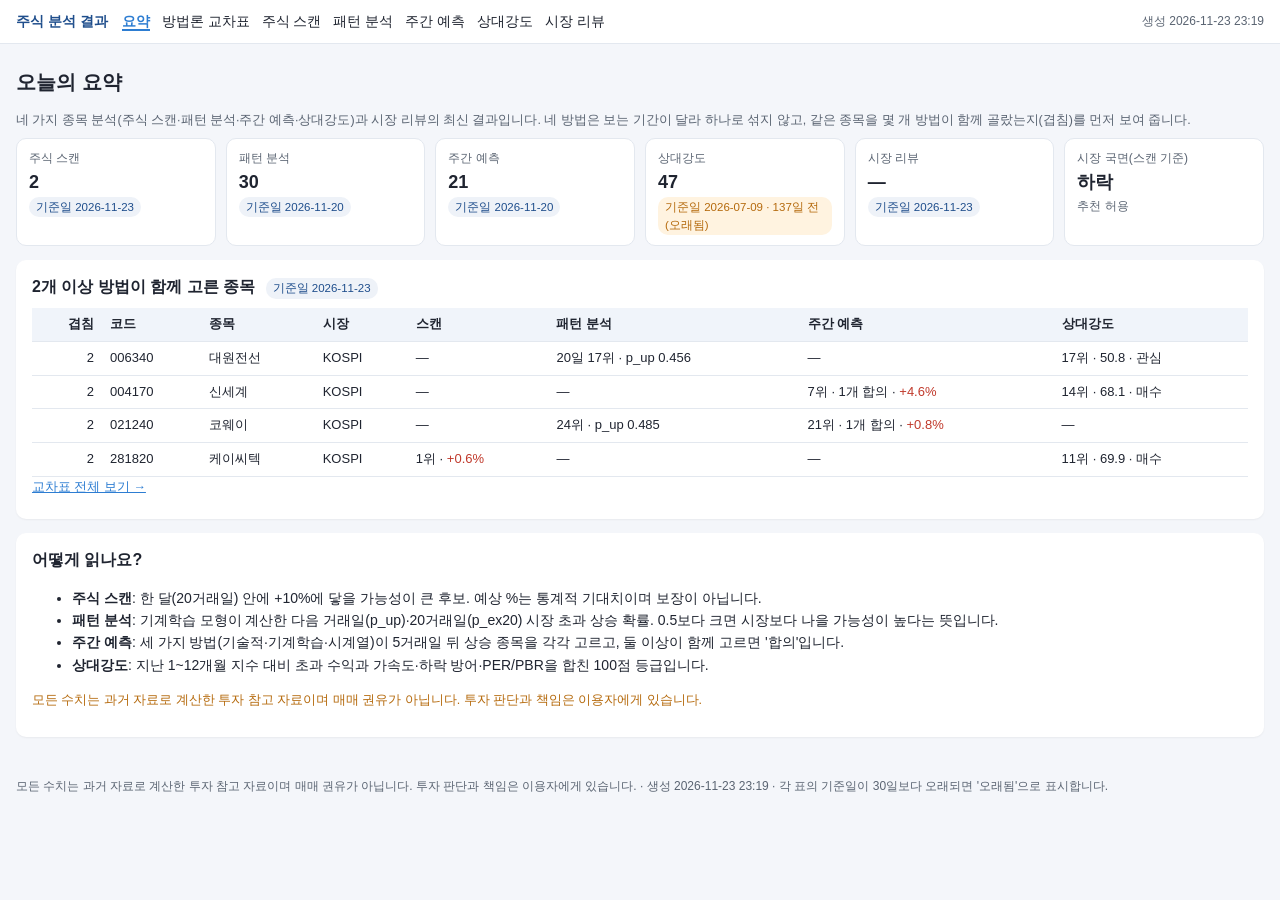
==== index.html @ c0c81cf2 "publish 2026-11-23 23:19" ====
<!doctype html>
<html lang="ko">
<head>
  <meta charset="utf-8">
  <meta name="viewport" content="width=device-width, initial-scale=1">
  <meta name="robots" content="noindex">
  <title>주식 분석 결과</title>
  <link rel="stylesheet" href="public.css">
</head>
<body>
<header class="topbar">
  <a class="brand" href="index.html">주식 분석 결과</a>
  <nav><a href="index.html" class="on">요약</a><a href="cross.html" class="">방법론 교차표</a><a href="scan.html" class="">주식 스캔</a><a href="pattern.html" class="">패턴 분석</a><a href="forecast.html" class="">주간 예측</a><a href="rs.html" class="">상대강도</a><a href="review.html" class="">시장 리뷰</a></nav>
  <span class="built">생성 2026-11-23 23:19</span>
</header>
<main>

<h1>오늘의 요약</h1>
<p class="hint">네 가지 종목 분석(주식 스캔·패턴 분석·주간 예측·상대강도)과 시장 리뷰의 최신 결과입니다. 네 방법은 보는 기간이 달라 하나로 섞지 않고, 같은 종목을 몇 개 방법이 함께 골랐는지(겹침)를 먼저 보여 줍니다.</p>
<div class="tiles">
  
  
  <div class="tile"><span class="k">주식 스캔</span><span class="v">2</span><span class="s"><span class="badge">기준일 2026-11-23</span></span></div>
  
  
  <div class="tile"><span class="k">패턴 분석</span><span class="v">30</span><span class="s"><span class="badge">기준일 2026-11-20</span></span></div>
  
  
  <div class="tile"><span class="k">주간 예측</span><span class="v">21</span><span class="s"><span class="badge">기준일 2026-11-20</span></span></div>
  
  
  <div class="tile"><span class="k">상대강도</span><span class="v">47</span><span class="s"><span class="badge stale">기준일 2026-07-09 · 137일 전(오래됨)</span></span></div>
  
  
  <div class="tile"><span class="k">시장 리뷰</span><span class="v">—</span><span class="s"><span class="badge">기준일 2026-11-23</span></span></div>
  
  
  <div class="tile"><span class="k">시장 국면(스캔 기준)</span><span class="v">하락</span><span class="s">추천 허용</span></div>
</div>
<section class="card">
  <h2>2개 이상 방법이 함께 고른 종목 <small><span class="badge">기준일 2026-11-23</span></small></h2>
  
  
  <div class="table-wrap"><table><thead><tr><th class="num">겹침</th><th>코드</th><th>종목</th><th>시장</th><th>스캔</th><th>패턴 분석</th><th>주간 예측</th><th>상대강도</th></tr></thead><tbody>
  
  <tr><td class="num">2</td><td>006340</td><td>대원전선</td><td>KOSPI</td>
    <td>—</td>
    <td> 20일 17위 · p_up 0.456</td>
    <td>—</td>
    <td>17위 · 50.8 · 관심</td></tr>
  
  <tr><td class="num">2</td><td>004170</td><td>신세계</td><td>KOSPI</td>
    <td>—</td>
    <td>—</td>
    <td>7위 · 1개 합의 · <span class="up">+4.6%</span></td>
    <td>14위 · 68.1 · 매수</td></tr>
  
  <tr><td class="num">2</td><td>021240</td><td>코웨이</td><td>KOSPI</td>
    <td>—</td>
    <td>24위 · p_up 0.485</td>
    <td>21위 · 1개 합의 · <span class="up">+0.8%</span></td>
    <td>—</td></tr>
  
  <tr><td class="num">2</td><td>281820</td><td>케이씨텍</td><td>KOSPI</td>
    <td>1위 · <span class="up">+0.6%</span></td>
    <td>—</td>
    <td>—</td>
    <td>11위 · 69.9 · 매수</td></tr>
  
  </tbody></table></div>
  
  <p class="hint"><a href="cross.html">교차표 전체 보기 →</a></p>
</section>
<section class="card">
  <h2>어떻게 읽나요?</h2>
  <ul>
    <li><b>주식 스캔</b>: 한 달(20거래일) 안에 +10%에 닿을 가능성이 큰 후보. 예상 %는 통계적 기대치이며 보장이 아닙니다.</li>
    <li><b>패턴 분석</b>: 기계학습 모형이 계산한 다음 거래일(p_up)·20거래일(p_ex20) 시장 초과 상승 확률. 0.5보다 크면 시장보다 나을 가능성이 높다는 뜻입니다.</li>
    <li><b>주간 예측</b>: 세 가지 방법(기술적·기계학습·시계열)이 5거래일 뒤 상승 종목을 각각 고르고, 둘 이상이 함께 고르면 '합의'입니다.</li>
    <li><b>상대강도</b>: 지난 1~12개월 지수 대비 초과 수익과 가속도·하락 방어·PER/PBR을 합친 100점 등급입니다.</li>
  </ul>
  <p class="note">모든 수치는 과거 자료로 계산한 투자 참고 자료이며 매매 권유가 아닙니다. 투자 판단과 책임은 이용자에게 있습니다.</p>
</section>

</main>
<footer class="foot">모든 수치는 과거 자료로 계산한 투자 참고 자료이며 매매 권유가 아닙니다. 투자 판단과 책임은 이용자에게 있습니다. · 생성 2026-11-23 23:19 · 각 표의 기준일이 30일보다 오래되면 '오래됨'으로 표시합니다.</footer>
</body>
</html>
---- public.css ----
:root { --ink: #1f2430; --muted: #5a6472; --line: #e3e8ef; --paper: #f4f6fa; --card: #fff; --brand: #1f4e8c; --brand-2: #2d7dd2; --warn: #b56a0d; --up: #c0392b; --down: #1f4e8c; }
* { box-sizing: border-box; }
html, body { margin: 0; background: var(--paper); color: var(--ink); font: 14px/1.6 -apple-system, "Segoe UI", "Malgun Gothic", "Apple SD Gothic Neo", sans-serif; }
a { color: var(--brand-2); }
.topbar { background: #fff; border-bottom: 1px solid var(--line); padding: 10px 16px; display: flex; gap: 14px; align-items: center; flex-wrap: wrap; position: sticky; top: 0; }
.topbar .brand { font-weight: 800; color: var(--brand); text-decoration: none; }
.topbar nav a { margin-right: 12px; text-decoration: none; color: var(--ink); font-size: 13.5px; }
.topbar nav a.on { color: var(--brand-2); font-weight: 700; border-bottom: 2px solid var(--brand-2); }
.topbar .built { margin-left: auto; color: var(--muted); font-size: 12px; }
main { max-width: 1280px; margin: 0 auto; padding: 16px; }
h1 { font-size: 20px; margin: 6px 0 12px; }
.card { background: var(--card); border-radius: 10px; padding: 14px 16px; margin-bottom: 14px; box-shadow: 0 1px 2px rgba(0,0,0,.05); }
.card h2 { margin: 0 0 8px; font-size: 16px; }
.card h2 small { color: var(--muted); font-weight: 400; font-size: 12px; margin-left: 6px; }
.hint { color: var(--muted); font-size: 12.5px; margin: 0 0 8px; }
.note { color: var(--warn); font-size: 12.5px; }
.tiles { display: grid; grid-template-columns: repeat(auto-fit, minmax(170px, 1fr)); gap: 10px; margin-bottom: 14px; }
.tile { background: #fff; border: 1px solid var(--line); border-radius: 10px; padding: 10px 12px; }
.tile .k { display: block; font-size: 12px; color: var(--muted); }
.tile .v { font-size: 18px; font-weight: 700; }
.tile .s { display: block; font-size: 12px; color: var(--muted); }
.badge { display: inline-block; padding: 1px 7px; border-radius: 10px; font-size: 11.5px; background: #eef2f8; color: var(--brand); }
.badge.stale { background: #fff3e0; color: var(--warn); }
.badge.err { background: #fdecea; color: var(--up); }
.table-wrap { overflow-x: auto; }
table { border-collapse: collapse; width: 100%; font-size: 13px; }
th, td { border-bottom: 1px solid var(--line); padding: 6px 8px; text-align: left; white-space: nowrap; }
th { background: #f0f4fa; font-weight: 600; }
td.num, th.num { text-align: right; font-variant-numeric: tabular-nums; }
td.center, th.center { text-align: center; }
td.wrap { white-space: normal; max-width: 520px; }
.up { color: var(--up); }
.down { color: var(--down); }
.muted { color: var(--muted); }
.foot { max-width: 1280px; margin: 10px auto 30px; padding: 0 16px; color: var(--muted); font-size: 12px; }
.md h1, .md h2, .md h3 { margin: 14px 0 6px; }
.md table { margin: 6px 0; }
blockquote { border-left: 3px solid var(--line); margin: 6px 0; padding: 2px 10px; color: var(--muted); }
@media (max-width: 600px) { th, td { padding: 5px 6px; } h1 { font-size: 18px; } }
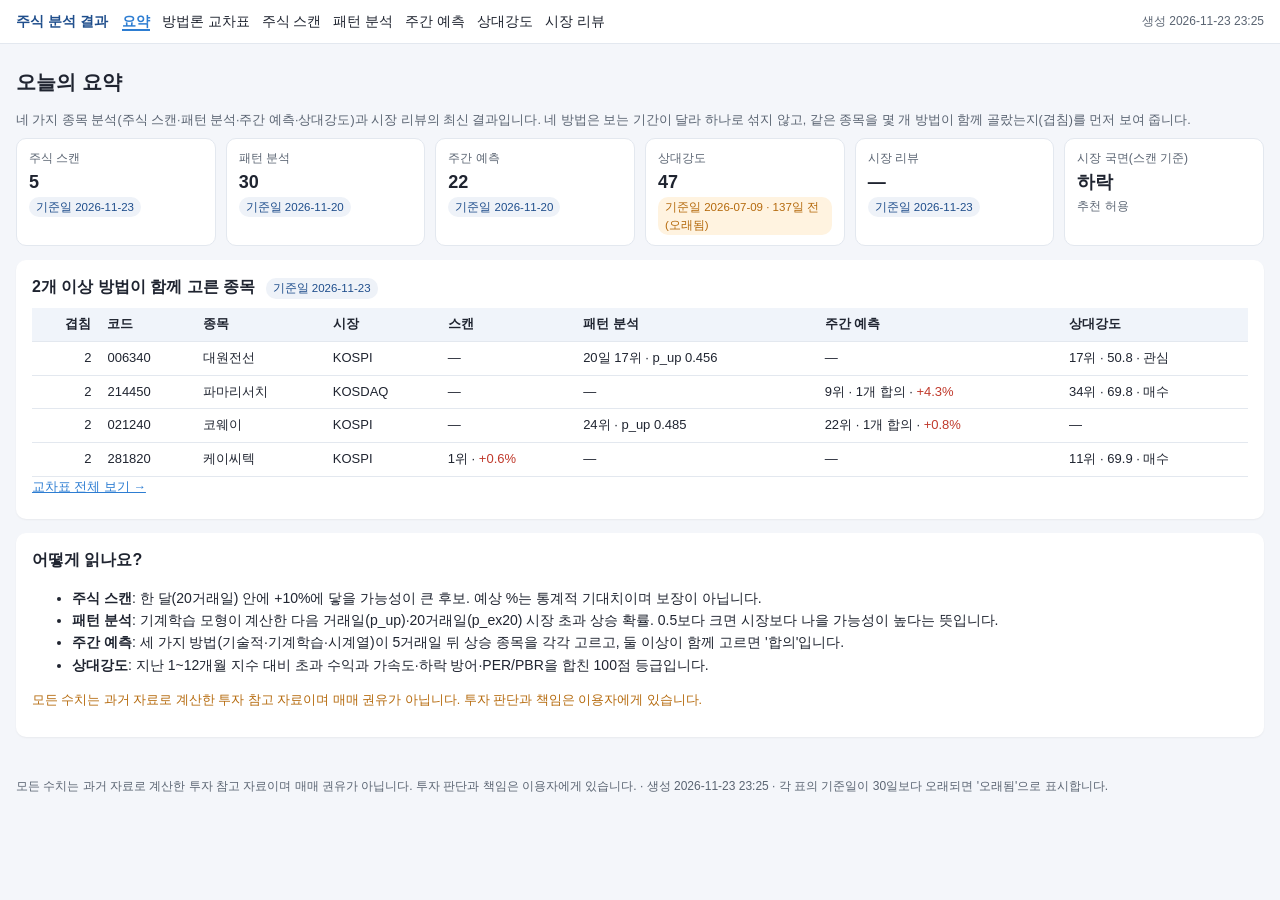
==== commit 65b2aec8: "publish 2026-11-23 23:25" ====
--- a/index.html
+++ b/index.html
@@ -11,7 +11,7 @@
 <header class="topbar">
   <a class="brand" href="index.html">주식 분석 결과</a>
   <nav><a href="index.html" class="on">요약</a><a href="cross.html" class="">방법론 교차표</a><a href="scan.html" class="">주식 스캔</a><a href="pattern.html" class="">패턴 분석</a><a href="forecast.html" class="">주간 예측</a><a href="rs.html" class="">상대강도</a><a href="review.html" class="">시장 리뷰</a></nav>
-  <span class="built">생성 2026-11-23 23:19</span>
+  <span class="built">생성 2026-11-23 23:25</span>
 </header>
 <main>
 
@@ -20,13 +20,13 @@
 <div class="tiles">
   
   
-  <div class="tile"><span class="k">주식 스캔</span><span class="v">2</span><span class="s"><span class="badge">기준일 2026-11-23</span></span></div>
+  <div class="tile"><span class="k">주식 스캔</span><span class="v">5</span><span class="s"><span class="badge">기준일 2026-11-23</span></span></div>
   
   
   <div class="tile"><span class="k">패턴 분석</span><span class="v">30</span><span class="s"><span class="badge">기준일 2026-11-20</span></span></div>
   
   
-  <div class="tile"><span class="k">주간 예측</span><span class="v">21</span><span class="s"><span class="badge">기준일 2026-11-20</span></span></div>
+  <div class="tile"><span class="k">주간 예측</span><span class="v">22</span><span class="s"><span class="badge">기준일 2026-11-20</span></span></div>
   
   
   <div class="tile"><span class="k">상대강도</span><span class="v">47</span><span class="s"><span class="badge stale">기준일 2026-07-09 · 137일 전(오래됨)</span></span></div>
@@ -49,16 +49,16 @@
     <td>—</td>
     <td>17위 · 50.8 · 관심</td></tr>
   
-  <tr><td class="num">2</td><td>004170</td><td>신세계</td><td>KOSPI</td>
+  <tr><td class="num">2</td><td>214450</td><td>파마리서치</td><td>KOSDAQ</td>
     <td>—</td>
     <td>—</td>
-    <td>7위 · 1개 합의 · <span class="up">+4.6%</span></td>
-    <td>14위 · 68.1 · 매수</td></tr>
+    <td>9위 · 1개 합의 · <span class="up">+4.3%</span></td>
+    <td>34위 · 69.8 · 매수</td></tr>
   
   <tr><td class="num">2</td><td>021240</td><td>코웨이</td><td>KOSPI</td>
     <td>—</td>
     <td>24위 · p_up 0.485</td>
-    <td>21위 · 1개 합의 · <span class="up">+0.8%</span></td>
+    <td>22위 · 1개 합의 · <span class="up">+0.8%</span></td>
     <td>—</td></tr>
   
   <tr><td class="num">2</td><td>281820</td><td>케이씨텍</td><td>KOSPI</td>
@@ -83,6 +83,6 @@
 </section>
 
 </main>
-<footer class="foot">모든 수치는 과거 자료로 계산한 투자 참고 자료이며 매매 권유가 아닙니다. 투자 판단과 책임은 이용자에게 있습니다. · 생성 2026-11-23 23:19 · 각 표의 기준일이 30일보다 오래되면 '오래됨'으로 표시합니다.</footer>
+<footer class="foot">모든 수치는 과거 자료로 계산한 투자 참고 자료이며 매매 권유가 아닙니다. 투자 판단과 책임은 이용자에게 있습니다. · 생성 2026-11-23 23:25 · 각 표의 기준일이 30일보다 오래되면 '오래됨'으로 표시합니다.</footer>
 </body>
 </html>
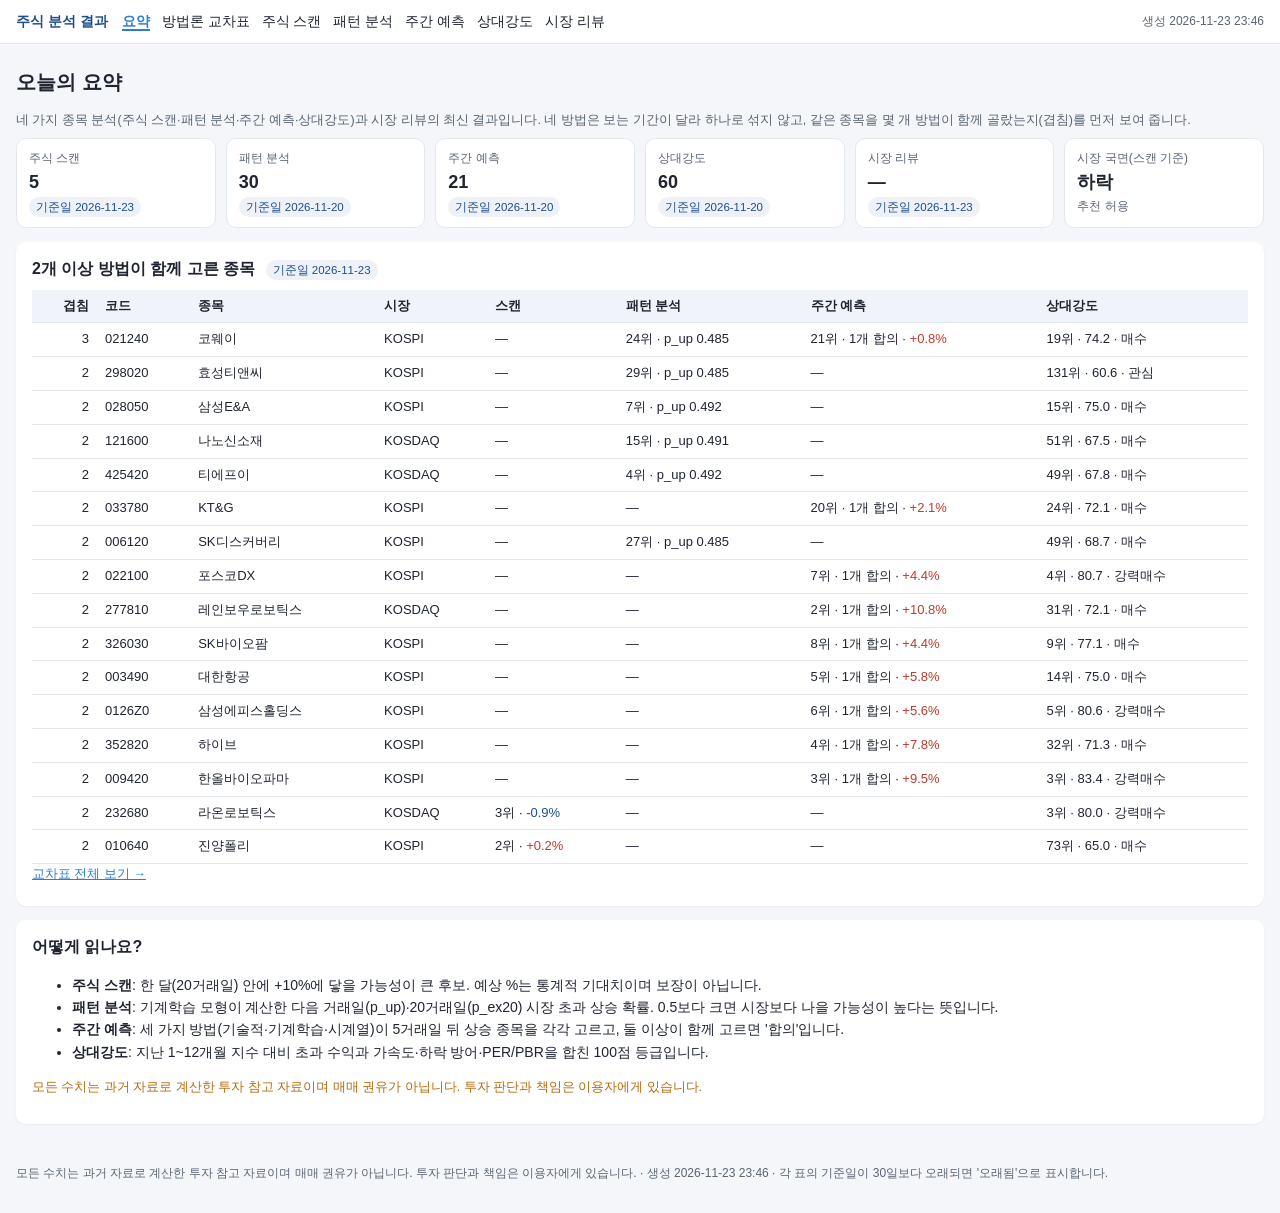
==== commit d9fad805: "publish 2026-11-23 23:46" ====
--- a/index.html
+++ b/index.html
@@ -11,7 +11,7 @@
 <header class="topbar">
   <a class="brand" href="index.html">주식 분석 결과</a>
   <nav><a href="index.html" class="on">요약</a><a href="cross.html" class="">방법론 교차표</a><a href="scan.html" class="">주식 스캔</a><a href="pattern.html" class="">패턴 분석</a><a href="forecast.html" class="">주간 예측</a><a href="rs.html" class="">상대강도</a><a href="review.html" class="">시장 리뷰</a></nav>
-  <span class="built">생성 2026-11-23 23:25</span>
+  <span class="built">생성 2026-11-23 23:46</span>
 </header>
 <main>
 
@@ -26,10 +26,10 @@
   <div class="tile"><span class="k">패턴 분석</span><span class="v">30</span><span class="s"><span class="badge">기준일 2026-11-20</span></span></div>
   
   
-  <div class="tile"><span class="k">주간 예측</span><span class="v">22</span><span class="s"><span class="badge">기준일 2026-11-20</span></span></div>
+  <div class="tile"><span class="k">주간 예측</span><span class="v">21</span><span class="s"><span class="badge">기준일 2026-11-20</span></span></div>
   
   
-  <div class="tile"><span class="k">상대강도</span><span class="v">47</span><span class="s"><span class="badge stale">기준일 2026-07-09 · 137일 전(오래됨)</span></span></div>
+  <div class="tile"><span class="k">상대강도</span><span class="v">60</span><span class="s"><span class="badge">기준일 2026-11-20</span></span></div>
   
   
   <div class="tile"><span class="k">시장 리뷰</span><span class="v">—</span><span class="s"><span class="badge">기준일 2026-11-23</span></span></div>
@@ -43,29 +43,101 @@
   
   <div class="table-wrap"><table><thead><tr><th class="num">겹침</th><th>코드</th><th>종목</th><th>시장</th><th>스캔</th><th>패턴 분석</th><th>주간 예측</th><th>상대강도</th></tr></thead><tbody>
   
-  <tr><td class="num">2</td><td>006340</td><td>대원전선</td><td>KOSPI</td>
+  <tr><td class="num">3</td><td>021240</td><td>코웨이</td><td>KOSPI</td>
     <td>—</td>
-    <td> 20일 17위 · p_up 0.456</td>
+    <td>24위 · p_up 0.485</td>
+    <td>21위 · 1개 합의 · <span class="up">+0.8%</span></td>
+    <td>19위 · 74.2 · 매수</td></tr>
+  
+  <tr><td class="num">2</td><td>298020</td><td>효성티앤씨</td><td>KOSPI</td>
     <td>—</td>
-    <td>17위 · 50.8 · 관심</td></tr>
+    <td>29위 · p_up 0.485</td>
+    <td>—</td>
+    <td>131위 · 60.6 · 관심</td></tr>
   
-  <tr><td class="num">2</td><td>214450</td><td>파마리서치</td><td>KOSDAQ</td>
+  <tr><td class="num">2</td><td>028050</td><td>삼성E&amp;A</td><td>KOSPI</td>
+    <td>—</td>
+    <td>7위 · p_up 0.492</td>
+    <td>—</td>
+    <td>15위 · 75.0 · 매수</td></tr>
+  
+  <tr><td class="num">2</td><td>121600</td><td>나노신소재</td><td>KOSDAQ</td>
+    <td>—</td>
+    <td>15위 · p_up 0.491</td>
+    <td>—</td>
+    <td>51위 · 67.5 · 매수</td></tr>
+  
+  <tr><td class="num">2</td><td>425420</td><td>티에프이</td><td>KOSDAQ</td>
+    <td>—</td>
+    <td>4위 · p_up 0.492</td>
+    <td>—</td>
+    <td>49위 · 67.8 · 매수</td></tr>
+  
+  <tr><td class="num">2</td><td>033780</td><td>KT&amp;G</td><td>KOSPI</td>
     <td>—</td>
     <td>—</td>
-    <td>9위 · 1개 합의 · <span class="up">+4.3%</span></td>
-    <td>34위 · 69.8 · 매수</td></tr>
+    <td>20위 · 1개 합의 · <span class="up">+2.1%</span></td>
+    <td>24위 · 72.1 · 매수</td></tr>
   
-  <tr><td class="num">2</td><td>021240</td><td>코웨이</td><td>KOSPI</td>
+  <tr><td class="num">2</td><td>006120</td><td>SK디스커버리</td><td>KOSPI</td>
     <td>—</td>
-    <td>24위 · p_up 0.485</td>
-    <td>22위 · 1개 합의 · <span class="up">+0.8%</span></td>
-    <td>—</td></tr>
+    <td>27위 · p_up 0.485</td>
+    <td>—</td>
+    <td>49위 · 68.7 · 매수</td></tr>
   
-  <tr><td class="num">2</td><td>281820</td><td>케이씨텍</td><td>KOSPI</td>
-    <td>1위 · <span class="up">+0.6%</span></td>
+  <tr><td class="num">2</td><td>022100</td><td>포스코DX</td><td>KOSPI</td>
     <td>—</td>
     <td>—</td>
-    <td>11위 · 69.9 · 매수</td></tr>
+    <td>7위 · 1개 합의 · <span class="up">+4.4%</span></td>
+    <td>4위 · 80.7 · 강력매수</td></tr>
+  
+  <tr><td class="num">2</td><td>277810</td><td>레인보우로보틱스</td><td>KOSDAQ</td>
+    <td>—</td>
+    <td>—</td>
+    <td>2위 · 1개 합의 · <span class="up">+10.8%</span></td>
+    <td>31위 · 72.1 · 매수</td></tr>
+  
+  <tr><td class="num">2</td><td>326030</td><td>SK바이오팜</td><td>KOSPI</td>
+    <td>—</td>
+    <td>—</td>
+    <td>8위 · 1개 합의 · <span class="up">+4.4%</span></td>
+    <td>9위 · 77.1 · 매수</td></tr>
+  
+  <tr><td class="num">2</td><td>003490</td><td>대한항공</td><td>KOSPI</td>
+    <td>—</td>
+    <td>—</td>
+    <td>5위 · 1개 합의 · <span class="up">+5.8%</span></td>
+    <td>14위 · 75.0 · 매수</td></tr>
+  
+  <tr><td class="num">2</td><td>0126Z0</td><td>삼성에피스홀딩스</td><td>KOSPI</td>
+    <td>—</td>
+    <td>—</td>
+    <td>6위 · 1개 합의 · <span class="up">+5.6%</span></td>
+    <td>5위 · 80.6 · 강력매수</td></tr>
+  
+  <tr><td class="num">2</td><td>352820</td><td>하이브</td><td>KOSPI</td>
+    <td>—</td>
+    <td>—</td>
+    <td>4위 · 1개 합의 · <span class="up">+7.8%</span></td>
+    <td>32위 · 71.3 · 매수</td></tr>
+  
+  <tr><td class="num">2</td><td>009420</td><td>한올바이오파마</td><td>KOSPI</td>
+    <td>—</td>
+    <td>—</td>
+    <td>3위 · 1개 합의 · <span class="up">+9.5%</span></td>
+    <td>3위 · 83.4 · 강력매수</td></tr>
+  
+  <tr><td class="num">2</td><td>232680</td><td>라온로보틱스</td><td>KOSDAQ</td>
+    <td>3위 · <span class="down">-0.9%</span></td>
+    <td>—</td>
+    <td>—</td>
+    <td>3위 · 80.0 · 강력매수</td></tr>
+  
+  <tr><td class="num">2</td><td>010640</td><td>진양폴리</td><td>KOSPI</td>
+    <td>2위 · <span class="up">+0.2%</span></td>
+    <td>—</td>
+    <td>—</td>
+    <td>73위 · 65.0 · 매수</td></tr>
   
   </tbody></table></div>
   
@@ -83,6 +155,6 @@
 </section>
 
 </main>
-<footer class="foot">모든 수치는 과거 자료로 계산한 투자 참고 자료이며 매매 권유가 아닙니다. 투자 판단과 책임은 이용자에게 있습니다. · 생성 2026-11-23 23:25 · 각 표의 기준일이 30일보다 오래되면 '오래됨'으로 표시합니다.</footer>
+<footer class="foot">모든 수치는 과거 자료로 계산한 투자 참고 자료이며 매매 권유가 아닙니다. 투자 판단과 책임은 이용자에게 있습니다. · 생성 2026-11-23 23:46 · 각 표의 기준일이 30일보다 오래되면 '오래됨'으로 표시합니다.</footer>
 </body>
 </html>
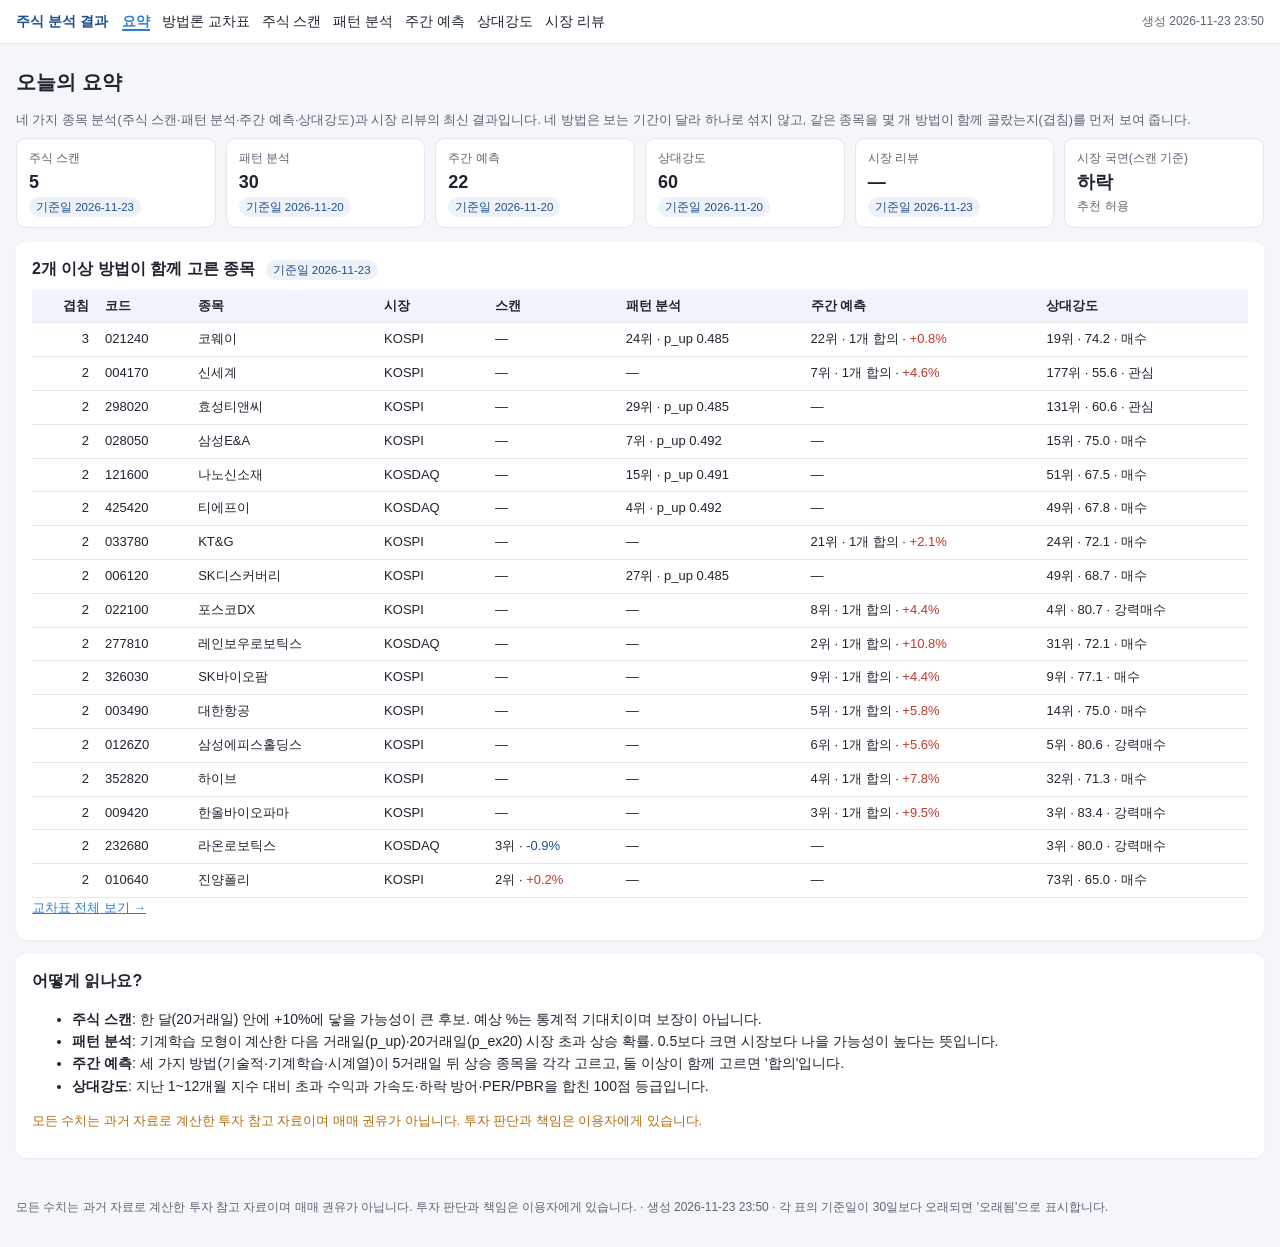
==== commit bdd2b722: "publish 2026-11-23 23:50" ====
--- a/index.html
+++ b/index.html
@@ -11,7 +11,7 @@
 <header class="topbar">
   <a class="brand" href="index.html">주식 분석 결과</a>
   <nav><a href="index.html" class="on">요약</a><a href="cross.html" class="">방법론 교차표</a><a href="scan.html" class="">주식 스캔</a><a href="pattern.html" class="">패턴 분석</a><a href="forecast.html" class="">주간 예측</a><a href="rs.html" class="">상대강도</a><a href="review.html" class="">시장 리뷰</a></nav>
-  <span class="built">생성 2026-11-23 23:46</span>
+  <span class="built">생성 2026-11-23 23:50</span>
 </header>
 <main>
 
@@ -26,7 +26,7 @@
   <div class="tile"><span class="k">패턴 분석</span><span class="v">30</span><span class="s"><span class="badge">기준일 2026-11-20</span></span></div>
   
   
-  <div class="tile"><span class="k">주간 예측</span><span class="v">21</span><span class="s"><span class="badge">기준일 2026-11-20</span></span></div>
+  <div class="tile"><span class="k">주간 예측</span><span class="v">22</span><span class="s"><span class="badge">기준일 2026-11-20</span></span></div>
   
   
   <div class="tile"><span class="k">상대강도</span><span class="v">60</span><span class="s"><span class="badge">기준일 2026-11-20</span></span></div>
@@ -46,8 +46,14 @@
   <tr><td class="num">3</td><td>021240</td><td>코웨이</td><td>KOSPI</td>
     <td>—</td>
     <td>24위 · p_up 0.485</td>
-    <td>21위 · 1개 합의 · <span class="up">+0.8%</span></td>
+    <td>22위 · 1개 합의 · <span class="up">+0.8%</span></td>
     <td>19위 · 74.2 · 매수</td></tr>
+  
+  <tr><td class="num">2</td><td>004170</td><td>신세계</td><td>KOSPI</td>
+    <td>—</td>
+    <td>—</td>
+    <td>7위 · 1개 합의 · <span class="up">+4.6%</span></td>
+    <td>177위 · 55.6 · 관심</td></tr>
   
   <tr><td class="num">2</td><td>298020</td><td>효성티앤씨</td><td>KOSPI</td>
     <td>—</td>
@@ -76,7 +82,7 @@
   <tr><td class="num">2</td><td>033780</td><td>KT&amp;G</td><td>KOSPI</td>
     <td>—</td>
     <td>—</td>
-    <td>20위 · 1개 합의 · <span class="up">+2.1%</span></td>
+    <td>21위 · 1개 합의 · <span class="up">+2.1%</span></td>
     <td>24위 · 72.1 · 매수</td></tr>
   
   <tr><td class="num">2</td><td>006120</td><td>SK디스커버리</td><td>KOSPI</td>
@@ -88,7 +94,7 @@
   <tr><td class="num">2</td><td>022100</td><td>포스코DX</td><td>KOSPI</td>
     <td>—</td>
     <td>—</td>
-    <td>7위 · 1개 합의 · <span class="up">+4.4%</span></td>
+    <td>8위 · 1개 합의 · <span class="up">+4.4%</span></td>
     <td>4위 · 80.7 · 강력매수</td></tr>
   
   <tr><td class="num">2</td><td>277810</td><td>레인보우로보틱스</td><td>KOSDAQ</td>
@@ -100,7 +106,7 @@
   <tr><td class="num">2</td><td>326030</td><td>SK바이오팜</td><td>KOSPI</td>
     <td>—</td>
     <td>—</td>
-    <td>8위 · 1개 합의 · <span class="up">+4.4%</span></td>
+    <td>9위 · 1개 합의 · <span class="up">+4.4%</span></td>
     <td>9위 · 77.1 · 매수</td></tr>
   
   <tr><td class="num">2</td><td>003490</td><td>대한항공</td><td>KOSPI</td>
@@ -155,6 +161,6 @@
 </section>
 
 </main>
-<footer class="foot">모든 수치는 과거 자료로 계산한 투자 참고 자료이며 매매 권유가 아닙니다. 투자 판단과 책임은 이용자에게 있습니다. · 생성 2026-11-23 23:46 · 각 표의 기준일이 30일보다 오래되면 '오래됨'으로 표시합니다.</footer>
+<footer class="foot">모든 수치는 과거 자료로 계산한 투자 참고 자료이며 매매 권유가 아닙니다. 투자 판단과 책임은 이용자에게 있습니다. · 생성 2026-11-23 23:50 · 각 표의 기준일이 30일보다 오래되면 '오래됨'으로 표시합니다.</footer>
 </body>
 </html>
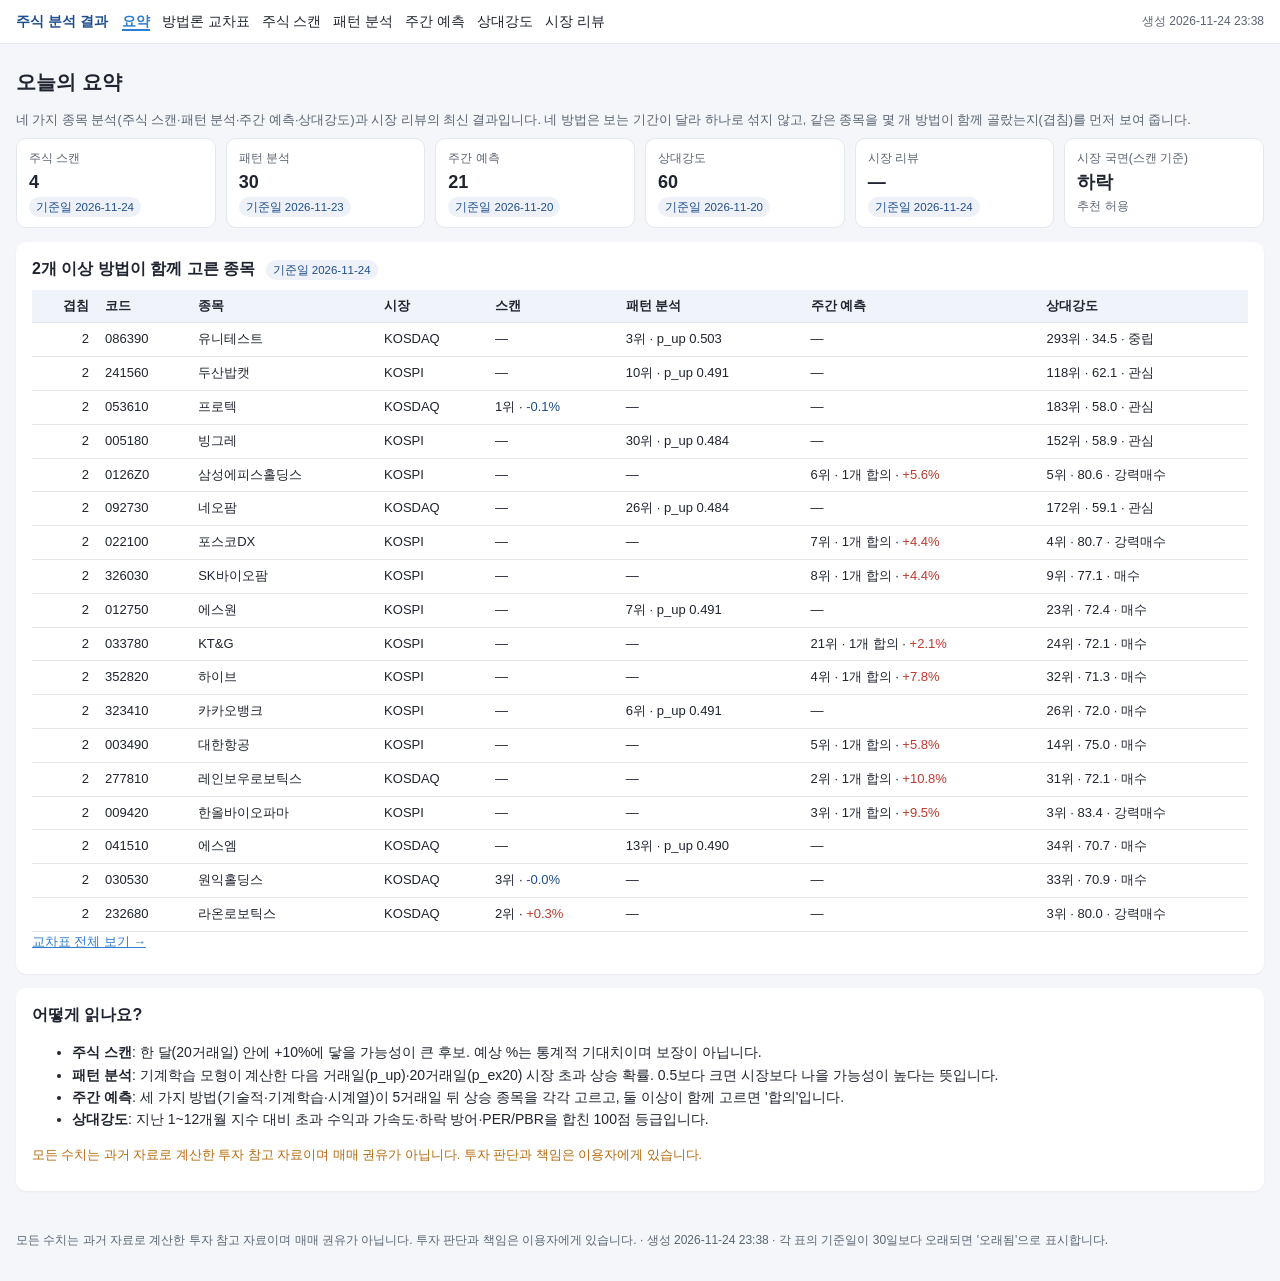
==== commit 577dabe1: "publish 2026-11-24 23:38" ====
--- a/index.html
+++ b/index.html
@@ -11,7 +11,7 @@
 <header class="topbar">
   <a class="brand" href="index.html">주식 분석 결과</a>
   <nav><a href="index.html" class="on">요약</a><a href="cross.html" class="">방법론 교차표</a><a href="scan.html" class="">주식 스캔</a><a href="pattern.html" class="">패턴 분석</a><a href="forecast.html" class="">주간 예측</a><a href="rs.html" class="">상대강도</a><a href="review.html" class="">시장 리뷰</a></nav>
-  <span class="built">생성 2026-11-23 23:50</span>
+  <span class="built">생성 2026-11-24 23:38</span>
 </header>
 <main>
 
@@ -20,64 +20,82 @@
 <div class="tiles">
   
   
-  <div class="tile"><span class="k">주식 스캔</span><span class="v">5</span><span class="s"><span class="badge">기준일 2026-11-23</span></span></div>
+  <div class="tile"><span class="k">주식 스캔</span><span class="v">4</span><span class="s"><span class="badge">기준일 2026-11-24</span></span></div>
   
   
-  <div class="tile"><span class="k">패턴 분석</span><span class="v">30</span><span class="s"><span class="badge">기준일 2026-11-20</span></span></div>
+  <div class="tile"><span class="k">패턴 분석</span><span class="v">30</span><span class="s"><span class="badge">기준일 2026-11-23</span></span></div>
   
   
-  <div class="tile"><span class="k">주간 예측</span><span class="v">22</span><span class="s"><span class="badge">기준일 2026-11-20</span></span></div>
+  <div class="tile"><span class="k">주간 예측</span><span class="v">21</span><span class="s"><span class="badge">기준일 2026-11-20</span></span></div>
   
   
   <div class="tile"><span class="k">상대강도</span><span class="v">60</span><span class="s"><span class="badge">기준일 2026-11-20</span></span></div>
   
   
-  <div class="tile"><span class="k">시장 리뷰</span><span class="v">—</span><span class="s"><span class="badge">기준일 2026-11-23</span></span></div>
+  <div class="tile"><span class="k">시장 리뷰</span><span class="v">—</span><span class="s"><span class="badge">기준일 2026-11-24</span></span></div>
   
   
   <div class="tile"><span class="k">시장 국면(스캔 기준)</span><span class="v">하락</span><span class="s">추천 허용</span></div>
 </div>
 <section class="card">
-  <h2>2개 이상 방법이 함께 고른 종목 <small><span class="badge">기준일 2026-11-23</span></small></h2>
+  <h2>2개 이상 방법이 함께 고른 종목 <small><span class="badge">기준일 2026-11-24</span></small></h2>
   
   
   <div class="table-wrap"><table><thead><tr><th class="num">겹침</th><th>코드</th><th>종목</th><th>시장</th><th>스캔</th><th>패턴 분석</th><th>주간 예측</th><th>상대강도</th></tr></thead><tbody>
   
-  <tr><td class="num">3</td><td>021240</td><td>코웨이</td><td>KOSPI</td>
+  <tr><td class="num">2</td><td>086390</td><td>유니테스트</td><td>KOSDAQ</td>
     <td>—</td>
-    <td>24위 · p_up 0.485</td>
-    <td>22위 · 1개 합의 · <span class="up">+0.8%</span></td>
-    <td>19위 · 74.2 · 매수</td></tr>
+    <td>3위 · p_up 0.503</td>
+    <td>—</td>
+    <td>293위 · 34.5 · 중립</td></tr>
   
-  <tr><td class="num">2</td><td>004170</td><td>신세계</td><td>KOSPI</td>
+  <tr><td class="num">2</td><td>241560</td><td>두산밥캣</td><td>KOSPI</td>
+    <td>—</td>
+    <td>10위 · p_up 0.491</td>
+    <td>—</td>
+    <td>118위 · 62.1 · 관심</td></tr>
+  
+  <tr><td class="num">2</td><td>053610</td><td>프로텍</td><td>KOSDAQ</td>
+    <td>1위 · <span class="down">-0.1%</span></td>
     <td>—</td>
     <td>—</td>
-    <td>7위 · 1개 합의 · <span class="up">+4.6%</span></td>
-    <td>177위 · 55.6 · 관심</td></tr>
+    <td>183위 · 58.0 · 관심</td></tr>
   
-  <tr><td class="num">2</td><td>298020</td><td>효성티앤씨</td><td>KOSPI</td>
+  <tr><td class="num">2</td><td>005180</td><td>빙그레</td><td>KOSPI</td>
     <td>—</td>
-    <td>29위 · p_up 0.485</td>
+    <td>30위 · p_up 0.484</td>
     <td>—</td>
-    <td>131위 · 60.6 · 관심</td></tr>
+    <td>152위 · 58.9 · 관심</td></tr>
   
-  <tr><td class="num">2</td><td>028050</td><td>삼성E&amp;A</td><td>KOSPI</td>
+  <tr><td class="num">2</td><td>0126Z0</td><td>삼성에피스홀딩스</td><td>KOSPI</td>
     <td>—</td>
-    <td>7위 · p_up 0.492</td>
     <td>—</td>
-    <td>15위 · 75.0 · 매수</td></tr>
+    <td>6위 · 1개 합의 · <span class="up">+5.6%</span></td>
+    <td>5위 · 80.6 · 강력매수</td></tr>
   
-  <tr><td class="num">2</td><td>121600</td><td>나노신소재</td><td>KOSDAQ</td>
+  <tr><td class="num">2</td><td>092730</td><td>네오팜</td><td>KOSDAQ</td>
     <td>—</td>
-    <td>15위 · p_up 0.491</td>
+    <td>26위 · p_up 0.484</td>
     <td>—</td>
-    <td>51위 · 67.5 · 매수</td></tr>
+    <td>172위 · 59.1 · 관심</td></tr>
   
-  <tr><td class="num">2</td><td>425420</td><td>티에프이</td><td>KOSDAQ</td>
+  <tr><td class="num">2</td><td>022100</td><td>포스코DX</td><td>KOSPI</td>
     <td>—</td>
-    <td>4위 · p_up 0.492</td>
     <td>—</td>
-    <td>49위 · 67.8 · 매수</td></tr>
+    <td>7위 · 1개 합의 · <span class="up">+4.4%</span></td>
+    <td>4위 · 80.7 · 강력매수</td></tr>
+  
+  <tr><td class="num">2</td><td>326030</td><td>SK바이오팜</td><td>KOSPI</td>
+    <td>—</td>
+    <td>—</td>
+    <td>8위 · 1개 합의 · <span class="up">+4.4%</span></td>
+    <td>9위 · 77.1 · 매수</td></tr>
+  
+  <tr><td class="num">2</td><td>012750</td><td>에스원</td><td>KOSPI</td>
+    <td>—</td>
+    <td>7위 · p_up 0.491</td>
+    <td>—</td>
+    <td>23위 · 72.4 · 매수</td></tr>
   
   <tr><td class="num">2</td><td>033780</td><td>KT&amp;G</td><td>KOSPI</td>
     <td>—</td>
@@ -85,17 +103,23 @@
     <td>21위 · 1개 합의 · <span class="up">+2.1%</span></td>
     <td>24위 · 72.1 · 매수</td></tr>
   
-  <tr><td class="num">2</td><td>006120</td><td>SK디스커버리</td><td>KOSPI</td>
-    <td>—</td>
-    <td>27위 · p_up 0.485</td>
-    <td>—</td>
-    <td>49위 · 68.7 · 매수</td></tr>
-  
-  <tr><td class="num">2</td><td>022100</td><td>포스코DX</td><td>KOSPI</td>
+  <tr><td class="num">2</td><td>352820</td><td>하이브</td><td>KOSPI</td>
     <td>—</td>
     <td>—</td>
-    <td>8위 · 1개 합의 · <span class="up">+4.4%</span></td>
-    <td>4위 · 80.7 · 강력매수</td></tr>
+    <td>4위 · 1개 합의 · <span class="up">+7.8%</span></td>
+    <td>32위 · 71.3 · 매수</td></tr>
+  
+  <tr><td class="num">2</td><td>323410</td><td>카카오뱅크</td><td>KOSPI</td>
+    <td>—</td>
+    <td>6위 · p_up 0.491</td>
+    <td>—</td>
+    <td>26위 · 72.0 · 매수</td></tr>
+  
+  <tr><td class="num">2</td><td>003490</td><td>대한항공</td><td>KOSPI</td>
+    <td>—</td>
+    <td>—</td>
+    <td>5위 · 1개 합의 · <span class="up">+5.8%</span></td>
+    <td>14위 · 75.0 · 매수</td></tr>
   
   <tr><td class="num">2</td><td>277810</td><td>레인보우로보틱스</td><td>KOSDAQ</td>
     <td>—</td>
@@ -103,47 +127,29 @@
     <td>2위 · 1개 합의 · <span class="up">+10.8%</span></td>
     <td>31위 · 72.1 · 매수</td></tr>
   
-  <tr><td class="num">2</td><td>326030</td><td>SK바이오팜</td><td>KOSPI</td>
-    <td>—</td>
-    <td>—</td>
-    <td>9위 · 1개 합의 · <span class="up">+4.4%</span></td>
-    <td>9위 · 77.1 · 매수</td></tr>
-  
-  <tr><td class="num">2</td><td>003490</td><td>대한항공</td><td>KOSPI</td>
-    <td>—</td>
-    <td>—</td>
-    <td>5위 · 1개 합의 · <span class="up">+5.8%</span></td>
-    <td>14위 · 75.0 · 매수</td></tr>
-  
-  <tr><td class="num">2</td><td>0126Z0</td><td>삼성에피스홀딩스</td><td>KOSPI</td>
-    <td>—</td>
-    <td>—</td>
-    <td>6위 · 1개 합의 · <span class="up">+5.6%</span></td>
-    <td>5위 · 80.6 · 강력매수</td></tr>
-  
-  <tr><td class="num">2</td><td>352820</td><td>하이브</td><td>KOSPI</td>
-    <td>—</td>
-    <td>—</td>
-    <td>4위 · 1개 합의 · <span class="up">+7.8%</span></td>
-    <td>32위 · 71.3 · 매수</td></tr>
-  
   <tr><td class="num">2</td><td>009420</td><td>한올바이오파마</td><td>KOSPI</td>
     <td>—</td>
     <td>—</td>
     <td>3위 · 1개 합의 · <span class="up">+9.5%</span></td>
     <td>3위 · 83.4 · 강력매수</td></tr>
   
+  <tr><td class="num">2</td><td>041510</td><td>에스엠</td><td>KOSDAQ</td>
+    <td>—</td>
+    <td>13위 · p_up 0.490</td>
+    <td>—</td>
+    <td>34위 · 70.7 · 매수</td></tr>
+  
+  <tr><td class="num">2</td><td>030530</td><td>원익홀딩스</td><td>KOSDAQ</td>
+    <td>3위 · <span class="down">-0.0%</span></td>
+    <td>—</td>
+    <td>—</td>
+    <td>33위 · 70.9 · 매수</td></tr>
+  
   <tr><td class="num">2</td><td>232680</td><td>라온로보틱스</td><td>KOSDAQ</td>
-    <td>3위 · <span class="down">-0.9%</span></td>
+    <td>2위 · <span class="up">+0.3%</span></td>
     <td>—</td>
     <td>—</td>
     <td>3위 · 80.0 · 강력매수</td></tr>
-  
-  <tr><td class="num">2</td><td>010640</td><td>진양폴리</td><td>KOSPI</td>
-    <td>2위 · <span class="up">+0.2%</span></td>
-    <td>—</td>
-    <td>—</td>
-    <td>73위 · 65.0 · 매수</td></tr>
   
   </tbody></table></div>
   
@@ -161,6 +167,6 @@
 </section>
 
 </main>
-<footer class="foot">모든 수치는 과거 자료로 계산한 투자 참고 자료이며 매매 권유가 아닙니다. 투자 판단과 책임은 이용자에게 있습니다. · 생성 2026-11-23 23:50 · 각 표의 기준일이 30일보다 오래되면 '오래됨'으로 표시합니다.</footer>
+<footer class="foot">모든 수치는 과거 자료로 계산한 투자 참고 자료이며 매매 권유가 아닙니다. 투자 판단과 책임은 이용자에게 있습니다. · 생성 2026-11-24 23:38 · 각 표의 기준일이 30일보다 오래되면 '오래됨'으로 표시합니다.</footer>
 </body>
 </html>
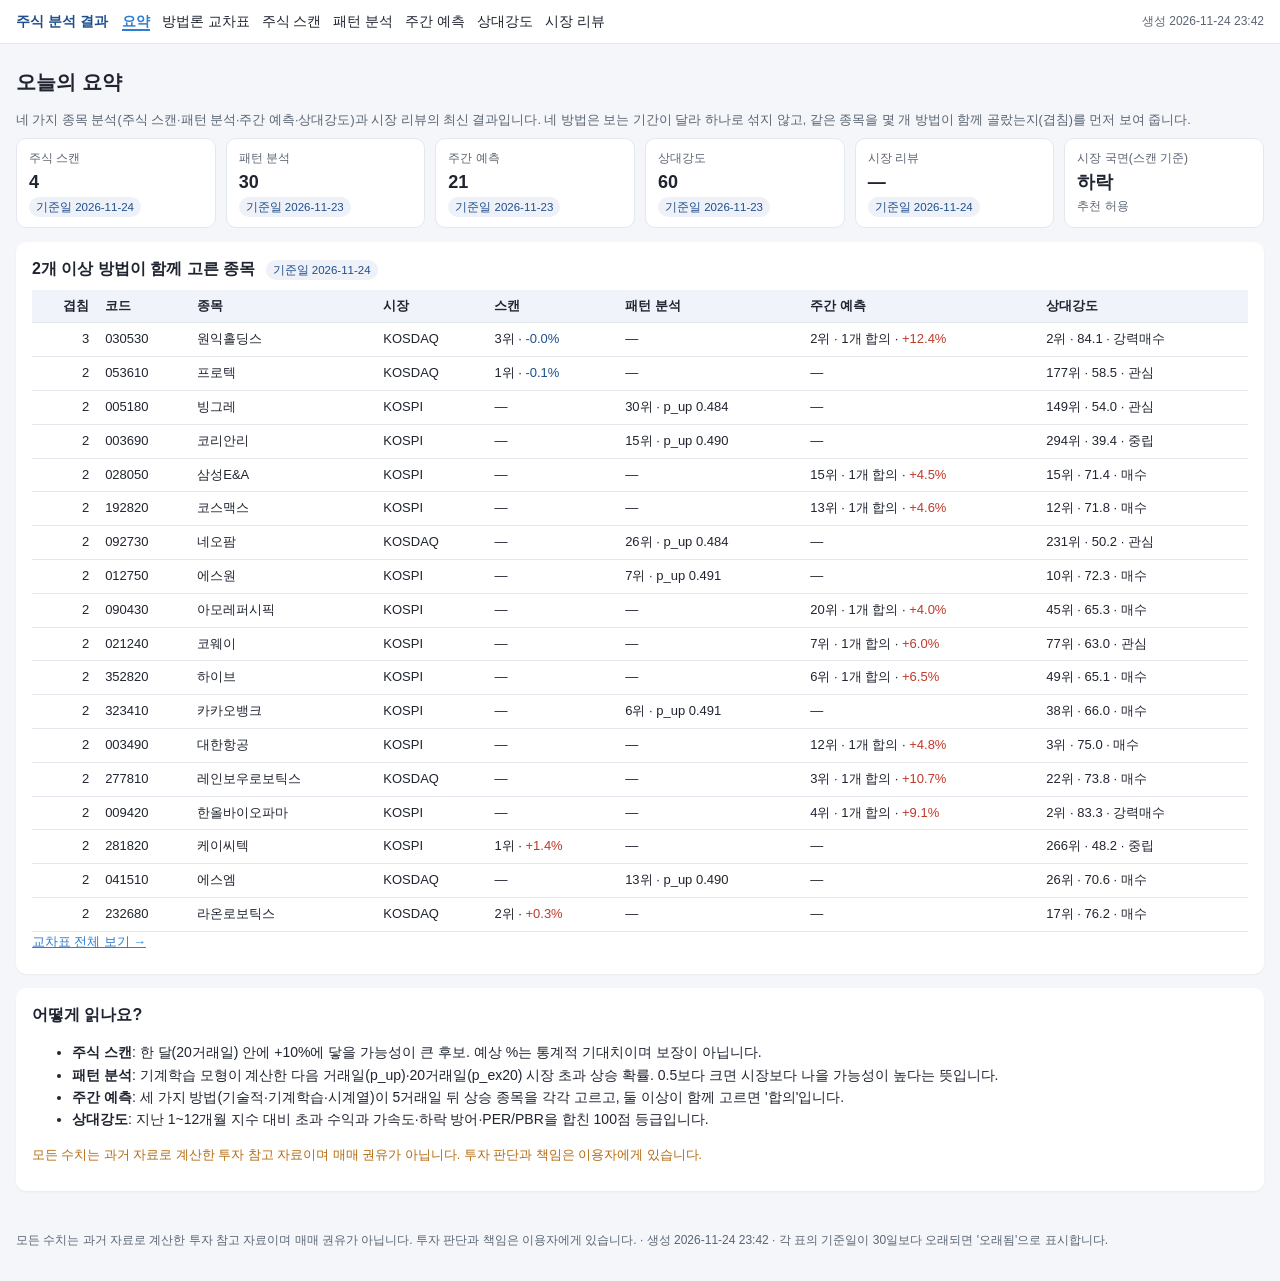
==== commit 72810325: "publish 2026-11-24 23:42" ====
--- a/index.html
+++ b/index.html
@@ -11,7 +11,7 @@
 <header class="topbar">
   <a class="brand" href="index.html">주식 분석 결과</a>
   <nav><a href="index.html" class="on">요약</a><a href="cross.html" class="">방법론 교차표</a><a href="scan.html" class="">주식 스캔</a><a href="pattern.html" class="">패턴 분석</a><a href="forecast.html" class="">주간 예측</a><a href="rs.html" class="">상대강도</a><a href="review.html" class="">시장 리뷰</a></nav>
-  <span class="built">생성 2026-11-24 23:38</span>
+  <span class="built">생성 2026-11-24 23:42</span>
 </header>
 <main>
 
@@ -26,10 +26,10 @@
   <div class="tile"><span class="k">패턴 분석</span><span class="v">30</span><span class="s"><span class="badge">기준일 2026-11-23</span></span></div>
   
   
-  <div class="tile"><span class="k">주간 예측</span><span class="v">21</span><span class="s"><span class="badge">기준일 2026-11-20</span></span></div>
+  <div class="tile"><span class="k">주간 예측</span><span class="v">21</span><span class="s"><span class="badge">기준일 2026-11-23</span></span></div>
   
   
-  <div class="tile"><span class="k">상대강도</span><span class="v">60</span><span class="s"><span class="badge">기준일 2026-11-20</span></span></div>
+  <div class="tile"><span class="k">상대강도</span><span class="v">60</span><span class="s"><span class="badge">기준일 2026-11-23</span></span></div>
   
   
   <div class="tile"><span class="k">시장 리뷰</span><span class="v">—</span><span class="s"><span class="badge">기준일 2026-11-24</span></span></div>
@@ -43,113 +43,113 @@
   
   <div class="table-wrap"><table><thead><tr><th class="num">겹침</th><th>코드</th><th>종목</th><th>시장</th><th>스캔</th><th>패턴 분석</th><th>주간 예측</th><th>상대강도</th></tr></thead><tbody>
   
-  <tr><td class="num">2</td><td>086390</td><td>유니테스트</td><td>KOSDAQ</td>
+  <tr><td class="num">3</td><td>030530</td><td>원익홀딩스</td><td>KOSDAQ</td>
+    <td>3위 · <span class="down">-0.0%</span></td>
     <td>—</td>
-    <td>3위 · p_up 0.503</td>
-    <td>—</td>
-    <td>293위 · 34.5 · 중립</td></tr>
-  
-  <tr><td class="num">2</td><td>241560</td><td>두산밥캣</td><td>KOSPI</td>
-    <td>—</td>
-    <td>10위 · p_up 0.491</td>
-    <td>—</td>
-    <td>118위 · 62.1 · 관심</td></tr>
+    <td>2위 · 1개 합의 · <span class="up">+12.4%</span></td>
+    <td>2위 · 84.1 · 강력매수</td></tr>
   
   <tr><td class="num">2</td><td>053610</td><td>프로텍</td><td>KOSDAQ</td>
     <td>1위 · <span class="down">-0.1%</span></td>
     <td>—</td>
     <td>—</td>
-    <td>183위 · 58.0 · 관심</td></tr>
+    <td>177위 · 58.5 · 관심</td></tr>
   
   <tr><td class="num">2</td><td>005180</td><td>빙그레</td><td>KOSPI</td>
     <td>—</td>
     <td>30위 · p_up 0.484</td>
     <td>—</td>
-    <td>152위 · 58.9 · 관심</td></tr>
+    <td>149위 · 54.0 · 관심</td></tr>
   
-  <tr><td class="num">2</td><td>0126Z0</td><td>삼성에피스홀딩스</td><td>KOSPI</td>
+  <tr><td class="num">2</td><td>003690</td><td>코리안리</td><td>KOSPI</td>
+    <td>—</td>
+    <td>15위 · p_up 0.490</td>
+    <td>—</td>
+    <td>294위 · 39.4 · 중립</td></tr>
+  
+  <tr><td class="num">2</td><td>028050</td><td>삼성E&amp;A</td><td>KOSPI</td>
     <td>—</td>
     <td>—</td>
-    <td>6위 · 1개 합의 · <span class="up">+5.6%</span></td>
-    <td>5위 · 80.6 · 강력매수</td></tr>
+    <td>15위 · 1개 합의 · <span class="up">+4.5%</span></td>
+    <td>15위 · 71.4 · 매수</td></tr>
+  
+  <tr><td class="num">2</td><td>192820</td><td>코스맥스</td><td>KOSPI</td>
+    <td>—</td>
+    <td>—</td>
+    <td>13위 · 1개 합의 · <span class="up">+4.6%</span></td>
+    <td>12위 · 71.8 · 매수</td></tr>
   
   <tr><td class="num">2</td><td>092730</td><td>네오팜</td><td>KOSDAQ</td>
     <td>—</td>
     <td>26위 · p_up 0.484</td>
     <td>—</td>
-    <td>172위 · 59.1 · 관심</td></tr>
-  
-  <tr><td class="num">2</td><td>022100</td><td>포스코DX</td><td>KOSPI</td>
-    <td>—</td>
-    <td>—</td>
-    <td>7위 · 1개 합의 · <span class="up">+4.4%</span></td>
-    <td>4위 · 80.7 · 강력매수</td></tr>
-  
-  <tr><td class="num">2</td><td>326030</td><td>SK바이오팜</td><td>KOSPI</td>
-    <td>—</td>
-    <td>—</td>
-    <td>8위 · 1개 합의 · <span class="up">+4.4%</span></td>
-    <td>9위 · 77.1 · 매수</td></tr>
+    <td>231위 · 50.2 · 관심</td></tr>
   
   <tr><td class="num">2</td><td>012750</td><td>에스원</td><td>KOSPI</td>
     <td>—</td>
     <td>7위 · p_up 0.491</td>
     <td>—</td>
-    <td>23위 · 72.4 · 매수</td></tr>
+    <td>10위 · 72.3 · 매수</td></tr>
   
-  <tr><td class="num">2</td><td>033780</td><td>KT&amp;G</td><td>KOSPI</td>
+  <tr><td class="num">2</td><td>090430</td><td>아모레퍼시픽</td><td>KOSPI</td>
     <td>—</td>
     <td>—</td>
-    <td>21위 · 1개 합의 · <span class="up">+2.1%</span></td>
-    <td>24위 · 72.1 · 매수</td></tr>
+    <td>20위 · 1개 합의 · <span class="up">+4.0%</span></td>
+    <td>45위 · 65.3 · 매수</td></tr>
+  
+  <tr><td class="num">2</td><td>021240</td><td>코웨이</td><td>KOSPI</td>
+    <td>—</td>
+    <td>—</td>
+    <td>7위 · 1개 합의 · <span class="up">+6.0%</span></td>
+    <td>77위 · 63.0 · 관심</td></tr>
   
   <tr><td class="num">2</td><td>352820</td><td>하이브</td><td>KOSPI</td>
     <td>—</td>
     <td>—</td>
-    <td>4위 · 1개 합의 · <span class="up">+7.8%</span></td>
-    <td>32위 · 71.3 · 매수</td></tr>
+    <td>6위 · 1개 합의 · <span class="up">+6.5%</span></td>
+    <td>49위 · 65.1 · 매수</td></tr>
   
   <tr><td class="num">2</td><td>323410</td><td>카카오뱅크</td><td>KOSPI</td>
     <td>—</td>
     <td>6위 · p_up 0.491</td>
     <td>—</td>
-    <td>26위 · 72.0 · 매수</td></tr>
+    <td>38위 · 66.0 · 매수</td></tr>
   
   <tr><td class="num">2</td><td>003490</td><td>대한항공</td><td>KOSPI</td>
     <td>—</td>
     <td>—</td>
-    <td>5위 · 1개 합의 · <span class="up">+5.8%</span></td>
-    <td>14위 · 75.0 · 매수</td></tr>
+    <td>12위 · 1개 합의 · <span class="up">+4.8%</span></td>
+    <td>3위 · 75.0 · 매수</td></tr>
   
   <tr><td class="num">2</td><td>277810</td><td>레인보우로보틱스</td><td>KOSDAQ</td>
     <td>—</td>
     <td>—</td>
-    <td>2위 · 1개 합의 · <span class="up">+10.8%</span></td>
-    <td>31위 · 72.1 · 매수</td></tr>
+    <td>3위 · 1개 합의 · <span class="up">+10.7%</span></td>
+    <td>22위 · 73.8 · 매수</td></tr>
   
   <tr><td class="num">2</td><td>009420</td><td>한올바이오파마</td><td>KOSPI</td>
     <td>—</td>
     <td>—</td>
-    <td>3위 · 1개 합의 · <span class="up">+9.5%</span></td>
-    <td>3위 · 83.4 · 강력매수</td></tr>
+    <td>4위 · 1개 합의 · <span class="up">+9.1%</span></td>
+    <td>2위 · 83.3 · 강력매수</td></tr>
+  
+  <tr><td class="num">2</td><td>281820</td><td>케이씨텍</td><td>KOSPI</td>
+    <td>1위 · <span class="up">+1.4%</span></td>
+    <td>—</td>
+    <td>—</td>
+    <td>266위 · 48.2 · 중립</td></tr>
   
   <tr><td class="num">2</td><td>041510</td><td>에스엠</td><td>KOSDAQ</td>
     <td>—</td>
     <td>13위 · p_up 0.490</td>
     <td>—</td>
-    <td>34위 · 70.7 · 매수</td></tr>
-  
-  <tr><td class="num">2</td><td>030530</td><td>원익홀딩스</td><td>KOSDAQ</td>
-    <td>3위 · <span class="down">-0.0%</span></td>
-    <td>—</td>
-    <td>—</td>
-    <td>33위 · 70.9 · 매수</td></tr>
+    <td>26위 · 70.6 · 매수</td></tr>
   
   <tr><td class="num">2</td><td>232680</td><td>라온로보틱스</td><td>KOSDAQ</td>
     <td>2위 · <span class="up">+0.3%</span></td>
     <td>—</td>
     <td>—</td>
-    <td>3위 · 80.0 · 강력매수</td></tr>
+    <td>17위 · 76.2 · 매수</td></tr>
   
   </tbody></table></div>
   
@@ -167,6 +167,6 @@
 </section>
 
 </main>
-<footer class="foot">모든 수치는 과거 자료로 계산한 투자 참고 자료이며 매매 권유가 아닙니다. 투자 판단과 책임은 이용자에게 있습니다. · 생성 2026-11-24 23:38 · 각 표의 기준일이 30일보다 오래되면 '오래됨'으로 표시합니다.</footer>
+<footer class="foot">모든 수치는 과거 자료로 계산한 투자 참고 자료이며 매매 권유가 아닙니다. 투자 판단과 책임은 이용자에게 있습니다. · 생성 2026-11-24 23:42 · 각 표의 기준일이 30일보다 오래되면 '오래됨'으로 표시합니다.</footer>
 </body>
 </html>
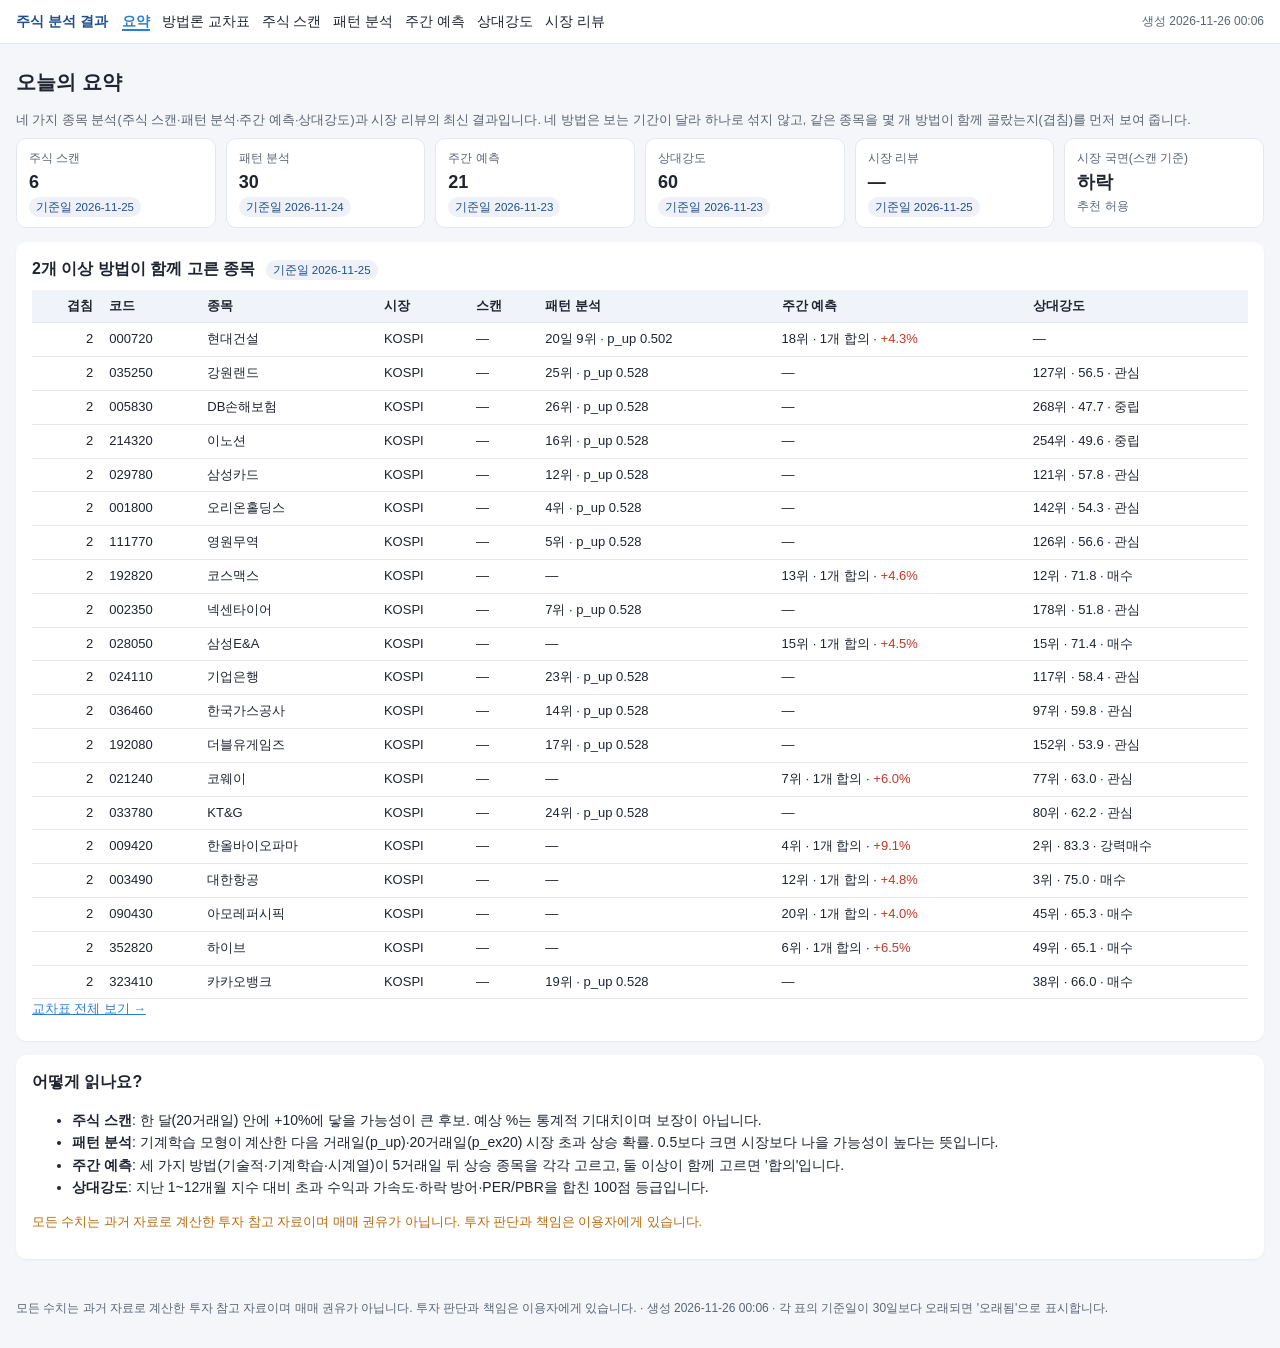
==== commit 3dbc5fc7: "publish 2026-11-26 00:06" ====
--- a/index.html
+++ b/index.html
@@ -11,7 +11,7 @@
 <header class="topbar">
   <a class="brand" href="index.html">주식 분석 결과</a>
   <nav><a href="index.html" class="on">요약</a><a href="cross.html" class="">방법론 교차표</a><a href="scan.html" class="">주식 스캔</a><a href="pattern.html" class="">패턴 분석</a><a href="forecast.html" class="">주간 예측</a><a href="rs.html" class="">상대강도</a><a href="review.html" class="">시장 리뷰</a></nav>
-  <span class="built">생성 2026-11-24 23:42</span>
+  <span class="built">생성 2026-11-26 00:06</span>
 </header>
 <main>
 
@@ -20,10 +20,10 @@
 <div class="tiles">
   
   
-  <div class="tile"><span class="k">주식 스캔</span><span class="v">4</span><span class="s"><span class="badge">기준일 2026-11-24</span></span></div>
+  <div class="tile"><span class="k">주식 스캔</span><span class="v">6</span><span class="s"><span class="badge">기준일 2026-11-25</span></span></div>
   
   
-  <div class="tile"><span class="k">패턴 분석</span><span class="v">30</span><span class="s"><span class="badge">기준일 2026-11-23</span></span></div>
+  <div class="tile"><span class="k">패턴 분석</span><span class="v">30</span><span class="s"><span class="badge">기준일 2026-11-24</span></span></div>
   
   
   <div class="tile"><span class="k">주간 예측</span><span class="v">21</span><span class="s"><span class="badge">기준일 2026-11-23</span></span></div>
@@ -32,40 +32,70 @@
   <div class="tile"><span class="k">상대강도</span><span class="v">60</span><span class="s"><span class="badge">기준일 2026-11-23</span></span></div>
   
   
-  <div class="tile"><span class="k">시장 리뷰</span><span class="v">—</span><span class="s"><span class="badge">기준일 2026-11-24</span></span></div>
+  <div class="tile"><span class="k">시장 리뷰</span><span class="v">—</span><span class="s"><span class="badge">기준일 2026-11-25</span></span></div>
   
   
   <div class="tile"><span class="k">시장 국면(스캔 기준)</span><span class="v">하락</span><span class="s">추천 허용</span></div>
 </div>
 <section class="card">
-  <h2>2개 이상 방법이 함께 고른 종목 <small><span class="badge">기준일 2026-11-24</span></small></h2>
+  <h2>2개 이상 방법이 함께 고른 종목 <small><span class="badge">기준일 2026-11-25</span></small></h2>
   
   
   <div class="table-wrap"><table><thead><tr><th class="num">겹침</th><th>코드</th><th>종목</th><th>시장</th><th>스캔</th><th>패턴 분석</th><th>주간 예측</th><th>상대강도</th></tr></thead><tbody>
   
-  <tr><td class="num">3</td><td>030530</td><td>원익홀딩스</td><td>KOSDAQ</td>
-    <td>3위 · <span class="down">-0.0%</span></td>
+  <tr><td class="num">2</td><td>000720</td><td>현대건설</td><td>KOSPI</td>
     <td>—</td>
-    <td>2위 · 1개 합의 · <span class="up">+12.4%</span></td>
-    <td>2위 · 84.1 · 강력매수</td></tr>
+    <td> 20일 9위 · p_up 0.502</td>
+    <td>18위 · 1개 합의 · <span class="up">+4.3%</span></td>
+    <td>—</td></tr>
   
-  <tr><td class="num">2</td><td>053610</td><td>프로텍</td><td>KOSDAQ</td>
-    <td>1위 · <span class="down">-0.1%</span></td>
+  <tr><td class="num">2</td><td>035250</td><td>강원랜드</td><td>KOSPI</td>
+    <td>—</td>
+    <td>25위 · p_up 0.528</td>
+    <td>—</td>
+    <td>127위 · 56.5 · 관심</td></tr>
+  
+  <tr><td class="num">2</td><td>005830</td><td>DB손해보험</td><td>KOSPI</td>
+    <td>—</td>
+    <td>26위 · p_up 0.528</td>
+    <td>—</td>
+    <td>268위 · 47.7 · 중립</td></tr>
+  
+  <tr><td class="num">2</td><td>214320</td><td>이노션</td><td>KOSPI</td>
+    <td>—</td>
+    <td>16위 · p_up 0.528</td>
+    <td>—</td>
+    <td>254위 · 49.6 · 중립</td></tr>
+  
+  <tr><td class="num">2</td><td>029780</td><td>삼성카드</td><td>KOSPI</td>
+    <td>—</td>
+    <td>12위 · p_up 0.528</td>
+    <td>—</td>
+    <td>121위 · 57.8 · 관심</td></tr>
+  
+  <tr><td class="num">2</td><td>001800</td><td>오리온홀딩스</td><td>KOSPI</td>
+    <td>—</td>
+    <td>4위 · p_up 0.528</td>
+    <td>—</td>
+    <td>142위 · 54.3 · 관심</td></tr>
+  
+  <tr><td class="num">2</td><td>111770</td><td>영원무역</td><td>KOSPI</td>
+    <td>—</td>
+    <td>5위 · p_up 0.528</td>
+    <td>—</td>
+    <td>126위 · 56.6 · 관심</td></tr>
+  
+  <tr><td class="num">2</td><td>192820</td><td>코스맥스</td><td>KOSPI</td>
     <td>—</td>
     <td>—</td>
-    <td>177위 · 58.5 · 관심</td></tr>
+    <td>13위 · 1개 합의 · <span class="up">+4.6%</span></td>
+    <td>12위 · 71.8 · 매수</td></tr>
   
-  <tr><td class="num">2</td><td>005180</td><td>빙그레</td><td>KOSPI</td>
+  <tr><td class="num">2</td><td>002350</td><td>넥센타이어</td><td>KOSPI</td>
     <td>—</td>
-    <td>30위 · p_up 0.484</td>
+    <td>7위 · p_up 0.528</td>
     <td>—</td>
-    <td>149위 · 54.0 · 관심</td></tr>
-  
-  <tr><td class="num">2</td><td>003690</td><td>코리안리</td><td>KOSPI</td>
-    <td>—</td>
-    <td>15위 · p_up 0.490</td>
-    <td>—</td>
-    <td>294위 · 39.4 · 중립</td></tr>
+    <td>178위 · 51.8 · 관심</td></tr>
   
   <tr><td class="num">2</td><td>028050</td><td>삼성E&amp;A</td><td>KOSPI</td>
     <td>—</td>
@@ -73,35 +103,53 @@
     <td>15위 · 1개 합의 · <span class="up">+4.5%</span></td>
     <td>15위 · 71.4 · 매수</td></tr>
   
-  <tr><td class="num">2</td><td>192820</td><td>코스맥스</td><td>KOSPI</td>
+  <tr><td class="num">2</td><td>024110</td><td>기업은행</td><td>KOSPI</td>
+    <td>—</td>
+    <td>23위 · p_up 0.528</td>
+    <td>—</td>
+    <td>117위 · 58.4 · 관심</td></tr>
+  
+  <tr><td class="num">2</td><td>036460</td><td>한국가스공사</td><td>KOSPI</td>
+    <td>—</td>
+    <td>14위 · p_up 0.528</td>
+    <td>—</td>
+    <td>97위 · 59.8 · 관심</td></tr>
+  
+  <tr><td class="num">2</td><td>192080</td><td>더블유게임즈</td><td>KOSPI</td>
+    <td>—</td>
+    <td>17위 · p_up 0.528</td>
+    <td>—</td>
+    <td>152위 · 53.9 · 관심</td></tr>
+  
+  <tr><td class="num">2</td><td>021240</td><td>코웨이</td><td>KOSPI</td>
     <td>—</td>
     <td>—</td>
-    <td>13위 · 1개 합의 · <span class="up">+4.6%</span></td>
-    <td>12위 · 71.8 · 매수</td></tr>
+    <td>7위 · 1개 합의 · <span class="up">+6.0%</span></td>
+    <td>77위 · 63.0 · 관심</td></tr>
   
-  <tr><td class="num">2</td><td>092730</td><td>네오팜</td><td>KOSDAQ</td>
+  <tr><td class="num">2</td><td>033780</td><td>KT&amp;G</td><td>KOSPI</td>
     <td>—</td>
-    <td>26위 · p_up 0.484</td>
+    <td>24위 · p_up 0.528</td>
     <td>—</td>
-    <td>231위 · 50.2 · 관심</td></tr>
+    <td>80위 · 62.2 · 관심</td></tr>
   
-  <tr><td class="num">2</td><td>012750</td><td>에스원</td><td>KOSPI</td>
+  <tr><td class="num">2</td><td>009420</td><td>한올바이오파마</td><td>KOSPI</td>
     <td>—</td>
-    <td>7위 · p_up 0.491</td>
     <td>—</td>
-    <td>10위 · 72.3 · 매수</td></tr>
+    <td>4위 · 1개 합의 · <span class="up">+9.1%</span></td>
+    <td>2위 · 83.3 · 강력매수</td></tr>
+  
+  <tr><td class="num">2</td><td>003490</td><td>대한항공</td><td>KOSPI</td>
+    <td>—</td>
+    <td>—</td>
+    <td>12위 · 1개 합의 · <span class="up">+4.8%</span></td>
+    <td>3위 · 75.0 · 매수</td></tr>
   
   <tr><td class="num">2</td><td>090430</td><td>아모레퍼시픽</td><td>KOSPI</td>
     <td>—</td>
     <td>—</td>
     <td>20위 · 1개 합의 · <span class="up">+4.0%</span></td>
     <td>45위 · 65.3 · 매수</td></tr>
-  
-  <tr><td class="num">2</td><td>021240</td><td>코웨이</td><td>KOSPI</td>
-    <td>—</td>
-    <td>—</td>
-    <td>7위 · 1개 합의 · <span class="up">+6.0%</span></td>
-    <td>77위 · 63.0 · 관심</td></tr>
   
   <tr><td class="num">2</td><td>352820</td><td>하이브</td><td>KOSPI</td>
     <td>—</td>
@@ -111,45 +159,9 @@
   
   <tr><td class="num">2</td><td>323410</td><td>카카오뱅크</td><td>KOSPI</td>
     <td>—</td>
-    <td>6위 · p_up 0.491</td>
+    <td>19위 · p_up 0.528</td>
     <td>—</td>
     <td>38위 · 66.0 · 매수</td></tr>
-  
-  <tr><td class="num">2</td><td>003490</td><td>대한항공</td><td>KOSPI</td>
-    <td>—</td>
-    <td>—</td>
-    <td>12위 · 1개 합의 · <span class="up">+4.8%</span></td>
-    <td>3위 · 75.0 · 매수</td></tr>
-  
-  <tr><td class="num">2</td><td>277810</td><td>레인보우로보틱스</td><td>KOSDAQ</td>
-    <td>—</td>
-    <td>—</td>
-    <td>3위 · 1개 합의 · <span class="up">+10.7%</span></td>
-    <td>22위 · 73.8 · 매수</td></tr>
-  
-  <tr><td class="num">2</td><td>009420</td><td>한올바이오파마</td><td>KOSPI</td>
-    <td>—</td>
-    <td>—</td>
-    <td>4위 · 1개 합의 · <span class="up">+9.1%</span></td>
-    <td>2위 · 83.3 · 강력매수</td></tr>
-  
-  <tr><td class="num">2</td><td>281820</td><td>케이씨텍</td><td>KOSPI</td>
-    <td>1위 · <span class="up">+1.4%</span></td>
-    <td>—</td>
-    <td>—</td>
-    <td>266위 · 48.2 · 중립</td></tr>
-  
-  <tr><td class="num">2</td><td>041510</td><td>에스엠</td><td>KOSDAQ</td>
-    <td>—</td>
-    <td>13위 · p_up 0.490</td>
-    <td>—</td>
-    <td>26위 · 70.6 · 매수</td></tr>
-  
-  <tr><td class="num">2</td><td>232680</td><td>라온로보틱스</td><td>KOSDAQ</td>
-    <td>2위 · <span class="up">+0.3%</span></td>
-    <td>—</td>
-    <td>—</td>
-    <td>17위 · 76.2 · 매수</td></tr>
   
   </tbody></table></div>
   
@@ -167,6 +179,6 @@
 </section>
 
 </main>
-<footer class="foot">모든 수치는 과거 자료로 계산한 투자 참고 자료이며 매매 권유가 아닙니다. 투자 판단과 책임은 이용자에게 있습니다. · 생성 2026-11-24 23:42 · 각 표의 기준일이 30일보다 오래되면 '오래됨'으로 표시합니다.</footer>
+<footer class="foot">모든 수치는 과거 자료로 계산한 투자 참고 자료이며 매매 권유가 아닙니다. 투자 판단과 책임은 이용자에게 있습니다. · 생성 2026-11-26 00:06 · 각 표의 기준일이 30일보다 오래되면 '오래됨'으로 표시합니다.</footer>
 </body>
 </html>
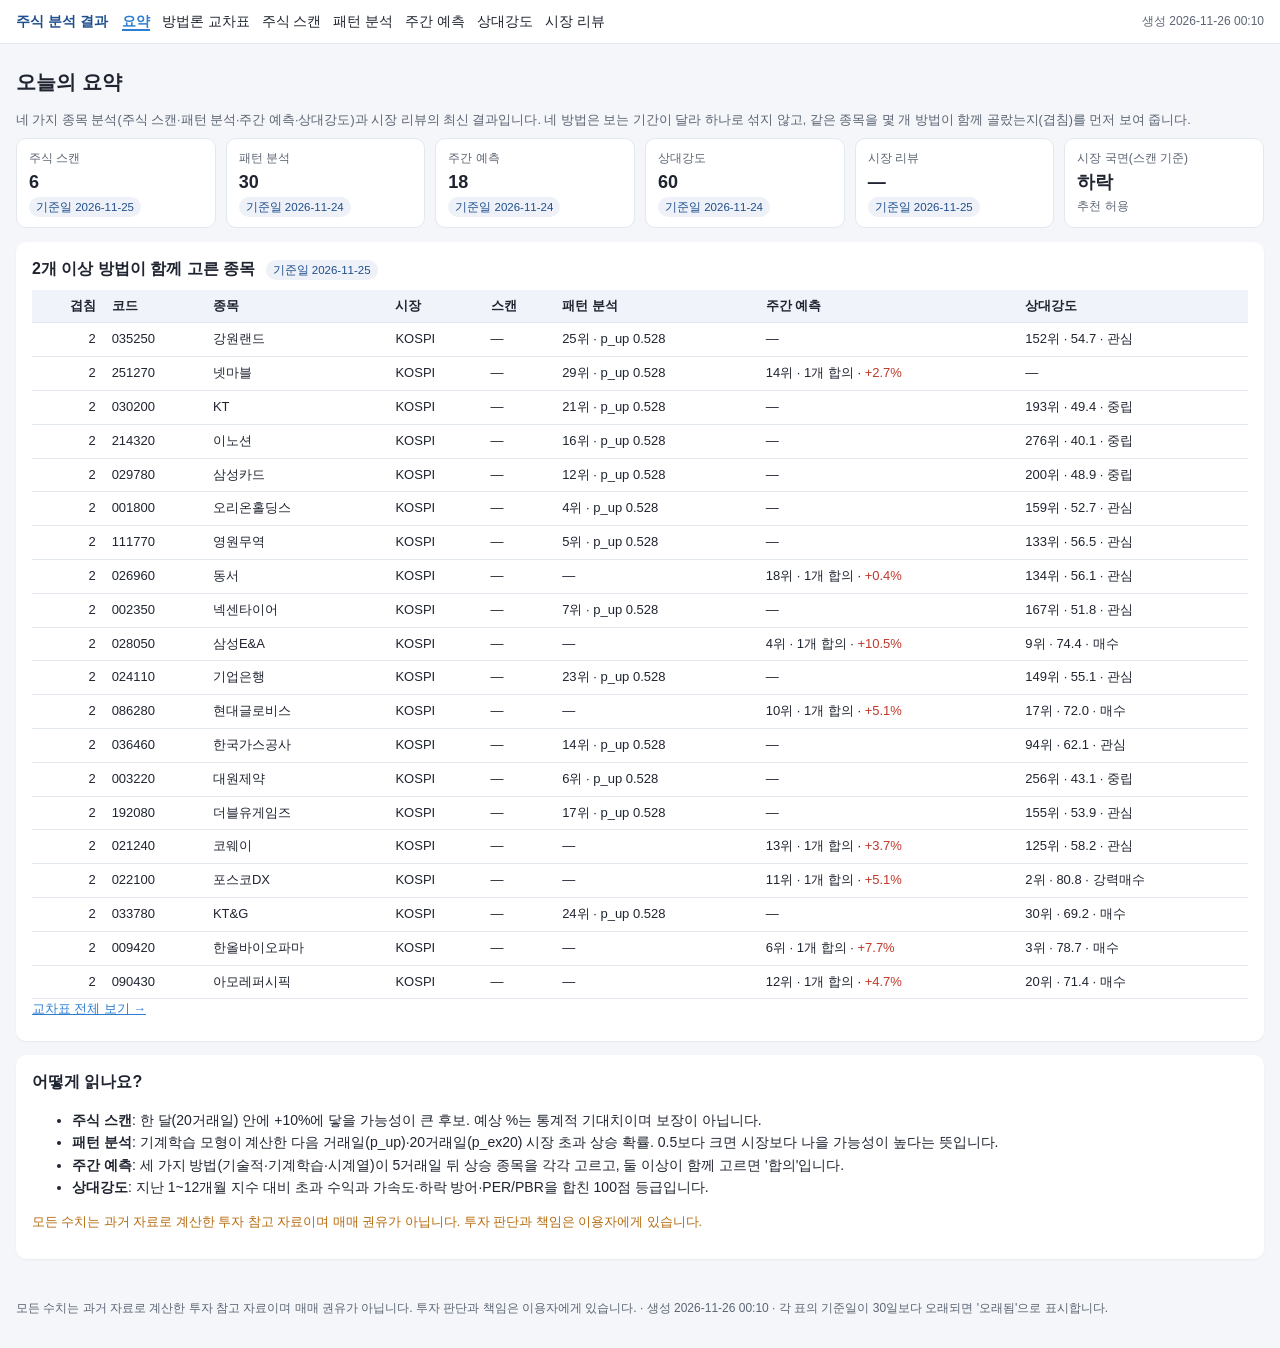
==== commit d4bee645: "publish 2026-11-26 00:10" ====
--- a/index.html
+++ b/index.html
@@ -11,7 +11,7 @@
 <header class="topbar">
   <a class="brand" href="index.html">주식 분석 결과</a>
   <nav><a href="index.html" class="on">요약</a><a href="cross.html" class="">방법론 교차표</a><a href="scan.html" class="">주식 스캔</a><a href="pattern.html" class="">패턴 분석</a><a href="forecast.html" class="">주간 예측</a><a href="rs.html" class="">상대강도</a><a href="review.html" class="">시장 리뷰</a></nav>
-  <span class="built">생성 2026-11-26 00:06</span>
+  <span class="built">생성 2026-11-26 00:10</span>
 </header>
 <main>
 
@@ -26,10 +26,10 @@
   <div class="tile"><span class="k">패턴 분석</span><span class="v">30</span><span class="s"><span class="badge">기준일 2026-11-24</span></span></div>
   
   
-  <div class="tile"><span class="k">주간 예측</span><span class="v">21</span><span class="s"><span class="badge">기준일 2026-11-23</span></span></div>
+  <div class="tile"><span class="k">주간 예측</span><span class="v">18</span><span class="s"><span class="badge">기준일 2026-11-24</span></span></div>
   
   
-  <div class="tile"><span class="k">상대강도</span><span class="v">60</span><span class="s"><span class="badge">기준일 2026-11-23</span></span></div>
+  <div class="tile"><span class="k">상대강도</span><span class="v">60</span><span class="s"><span class="badge">기준일 2026-11-24</span></span></div>
   
   
   <div class="tile"><span class="k">시장 리뷰</span><span class="v">—</span><span class="s"><span class="badge">기준일 2026-11-25</span></span></div>
@@ -43,125 +43,125 @@
   
   <div class="table-wrap"><table><thead><tr><th class="num">겹침</th><th>코드</th><th>종목</th><th>시장</th><th>스캔</th><th>패턴 분석</th><th>주간 예측</th><th>상대강도</th></tr></thead><tbody>
   
-  <tr><td class="num">2</td><td>000720</td><td>현대건설</td><td>KOSPI</td>
-    <td>—</td>
-    <td> 20일 9위 · p_up 0.502</td>
-    <td>18위 · 1개 합의 · <span class="up">+4.3%</span></td>
-    <td>—</td></tr>
-  
   <tr><td class="num">2</td><td>035250</td><td>강원랜드</td><td>KOSPI</td>
     <td>—</td>
     <td>25위 · p_up 0.528</td>
     <td>—</td>
-    <td>127위 · 56.5 · 관심</td></tr>
+    <td>152위 · 54.7 · 관심</td></tr>
   
-  <tr><td class="num">2</td><td>005830</td><td>DB손해보험</td><td>KOSPI</td>
+  <tr><td class="num">2</td><td>251270</td><td>넷마블</td><td>KOSPI</td>
     <td>—</td>
-    <td>26위 · p_up 0.528</td>
+    <td>29위 · p_up 0.528</td>
+    <td>14위 · 1개 합의 · <span class="up">+2.7%</span></td>
+    <td>—</td></tr>
+  
+  <tr><td class="num">2</td><td>030200</td><td>KT</td><td>KOSPI</td>
     <td>—</td>
-    <td>268위 · 47.7 · 중립</td></tr>
+    <td>21위 · p_up 0.528</td>
+    <td>—</td>
+    <td>193위 · 49.4 · 중립</td></tr>
   
   <tr><td class="num">2</td><td>214320</td><td>이노션</td><td>KOSPI</td>
     <td>—</td>
     <td>16위 · p_up 0.528</td>
     <td>—</td>
-    <td>254위 · 49.6 · 중립</td></tr>
+    <td>276위 · 40.1 · 중립</td></tr>
   
   <tr><td class="num">2</td><td>029780</td><td>삼성카드</td><td>KOSPI</td>
     <td>—</td>
     <td>12위 · p_up 0.528</td>
     <td>—</td>
-    <td>121위 · 57.8 · 관심</td></tr>
+    <td>200위 · 48.9 · 중립</td></tr>
   
   <tr><td class="num">2</td><td>001800</td><td>오리온홀딩스</td><td>KOSPI</td>
     <td>—</td>
     <td>4위 · p_up 0.528</td>
     <td>—</td>
-    <td>142위 · 54.3 · 관심</td></tr>
+    <td>159위 · 52.7 · 관심</td></tr>
   
   <tr><td class="num">2</td><td>111770</td><td>영원무역</td><td>KOSPI</td>
     <td>—</td>
     <td>5위 · p_up 0.528</td>
     <td>—</td>
-    <td>126위 · 56.6 · 관심</td></tr>
+    <td>133위 · 56.5 · 관심</td></tr>
   
-  <tr><td class="num">2</td><td>192820</td><td>코스맥스</td><td>KOSPI</td>
+  <tr><td class="num">2</td><td>026960</td><td>동서</td><td>KOSPI</td>
     <td>—</td>
     <td>—</td>
-    <td>13위 · 1개 합의 · <span class="up">+4.6%</span></td>
-    <td>12위 · 71.8 · 매수</td></tr>
+    <td>18위 · 1개 합의 · <span class="up">+0.4%</span></td>
+    <td>134위 · 56.1 · 관심</td></tr>
   
   <tr><td class="num">2</td><td>002350</td><td>넥센타이어</td><td>KOSPI</td>
     <td>—</td>
     <td>7위 · p_up 0.528</td>
     <td>—</td>
-    <td>178위 · 51.8 · 관심</td></tr>
+    <td>167위 · 51.8 · 관심</td></tr>
   
   <tr><td class="num">2</td><td>028050</td><td>삼성E&amp;A</td><td>KOSPI</td>
     <td>—</td>
     <td>—</td>
-    <td>15위 · 1개 합의 · <span class="up">+4.5%</span></td>
-    <td>15위 · 71.4 · 매수</td></tr>
+    <td>4위 · 1개 합의 · <span class="up">+10.5%</span></td>
+    <td>9위 · 74.4 · 매수</td></tr>
   
   <tr><td class="num">2</td><td>024110</td><td>기업은행</td><td>KOSPI</td>
     <td>—</td>
     <td>23위 · p_up 0.528</td>
     <td>—</td>
-    <td>117위 · 58.4 · 관심</td></tr>
+    <td>149위 · 55.1 · 관심</td></tr>
+  
+  <tr><td class="num">2</td><td>086280</td><td>현대글로비스</td><td>KOSPI</td>
+    <td>—</td>
+    <td>—</td>
+    <td>10위 · 1개 합의 · <span class="up">+5.1%</span></td>
+    <td>17위 · 72.0 · 매수</td></tr>
   
   <tr><td class="num">2</td><td>036460</td><td>한국가스공사</td><td>KOSPI</td>
     <td>—</td>
     <td>14위 · p_up 0.528</td>
     <td>—</td>
-    <td>97위 · 59.8 · 관심</td></tr>
+    <td>94위 · 62.1 · 관심</td></tr>
+  
+  <tr><td class="num">2</td><td>003220</td><td>대원제약</td><td>KOSPI</td>
+    <td>—</td>
+    <td>6위 · p_up 0.528</td>
+    <td>—</td>
+    <td>256위 · 43.1 · 중립</td></tr>
   
   <tr><td class="num">2</td><td>192080</td><td>더블유게임즈</td><td>KOSPI</td>
     <td>—</td>
     <td>17위 · p_up 0.528</td>
     <td>—</td>
-    <td>152위 · 53.9 · 관심</td></tr>
+    <td>155위 · 53.9 · 관심</td></tr>
   
   <tr><td class="num">2</td><td>021240</td><td>코웨이</td><td>KOSPI</td>
     <td>—</td>
     <td>—</td>
-    <td>7위 · 1개 합의 · <span class="up">+6.0%</span></td>
-    <td>77위 · 63.0 · 관심</td></tr>
+    <td>13위 · 1개 합의 · <span class="up">+3.7%</span></td>
+    <td>125위 · 58.2 · 관심</td></tr>
+  
+  <tr><td class="num">2</td><td>022100</td><td>포스코DX</td><td>KOSPI</td>
+    <td>—</td>
+    <td>—</td>
+    <td>11위 · 1개 합의 · <span class="up">+5.1%</span></td>
+    <td>2위 · 80.8 · 강력매수</td></tr>
   
   <tr><td class="num">2</td><td>033780</td><td>KT&amp;G</td><td>KOSPI</td>
     <td>—</td>
     <td>24위 · p_up 0.528</td>
     <td>—</td>
-    <td>80위 · 62.2 · 관심</td></tr>
+    <td>30위 · 69.2 · 매수</td></tr>
   
   <tr><td class="num">2</td><td>009420</td><td>한올바이오파마</td><td>KOSPI</td>
     <td>—</td>
     <td>—</td>
-    <td>4위 · 1개 합의 · <span class="up">+9.1%</span></td>
-    <td>2위 · 83.3 · 강력매수</td></tr>
-  
-  <tr><td class="num">2</td><td>003490</td><td>대한항공</td><td>KOSPI</td>
-    <td>—</td>
-    <td>—</td>
-    <td>12위 · 1개 합의 · <span class="up">+4.8%</span></td>
-    <td>3위 · 75.0 · 매수</td></tr>
+    <td>6위 · 1개 합의 · <span class="up">+7.7%</span></td>
+    <td>3위 · 78.7 · 매수</td></tr>
   
   <tr><td class="num">2</td><td>090430</td><td>아모레퍼시픽</td><td>KOSPI</td>
     <td>—</td>
     <td>—</td>
-    <td>20위 · 1개 합의 · <span class="up">+4.0%</span></td>
-    <td>45위 · 65.3 · 매수</td></tr>
-  
-  <tr><td class="num">2</td><td>352820</td><td>하이브</td><td>KOSPI</td>
-    <td>—</td>
-    <td>—</td>
-    <td>6위 · 1개 합의 · <span class="up">+6.5%</span></td>
-    <td>49위 · 65.1 · 매수</td></tr>
-  
-  <tr><td class="num">2</td><td>323410</td><td>카카오뱅크</td><td>KOSPI</td>
-    <td>—</td>
-    <td>19위 · p_up 0.528</td>
-    <td>—</td>
-    <td>38위 · 66.0 · 매수</td></tr>
+    <td>12위 · 1개 합의 · <span class="up">+4.7%</span></td>
+    <td>20위 · 71.4 · 매수</td></tr>
   
   </tbody></table></div>
   
@@ -179,6 +179,6 @@
 </section>
 
 </main>
-<footer class="foot">모든 수치는 과거 자료로 계산한 투자 참고 자료이며 매매 권유가 아닙니다. 투자 판단과 책임은 이용자에게 있습니다. · 생성 2026-11-26 00:06 · 각 표의 기준일이 30일보다 오래되면 '오래됨'으로 표시합니다.</footer>
+<footer class="foot">모든 수치는 과거 자료로 계산한 투자 참고 자료이며 매매 권유가 아닙니다. 투자 판단과 책임은 이용자에게 있습니다. · 생성 2026-11-26 00:10 · 각 표의 기준일이 30일보다 오래되면 '오래됨'으로 표시합니다.</footer>
 </body>
 </html>
